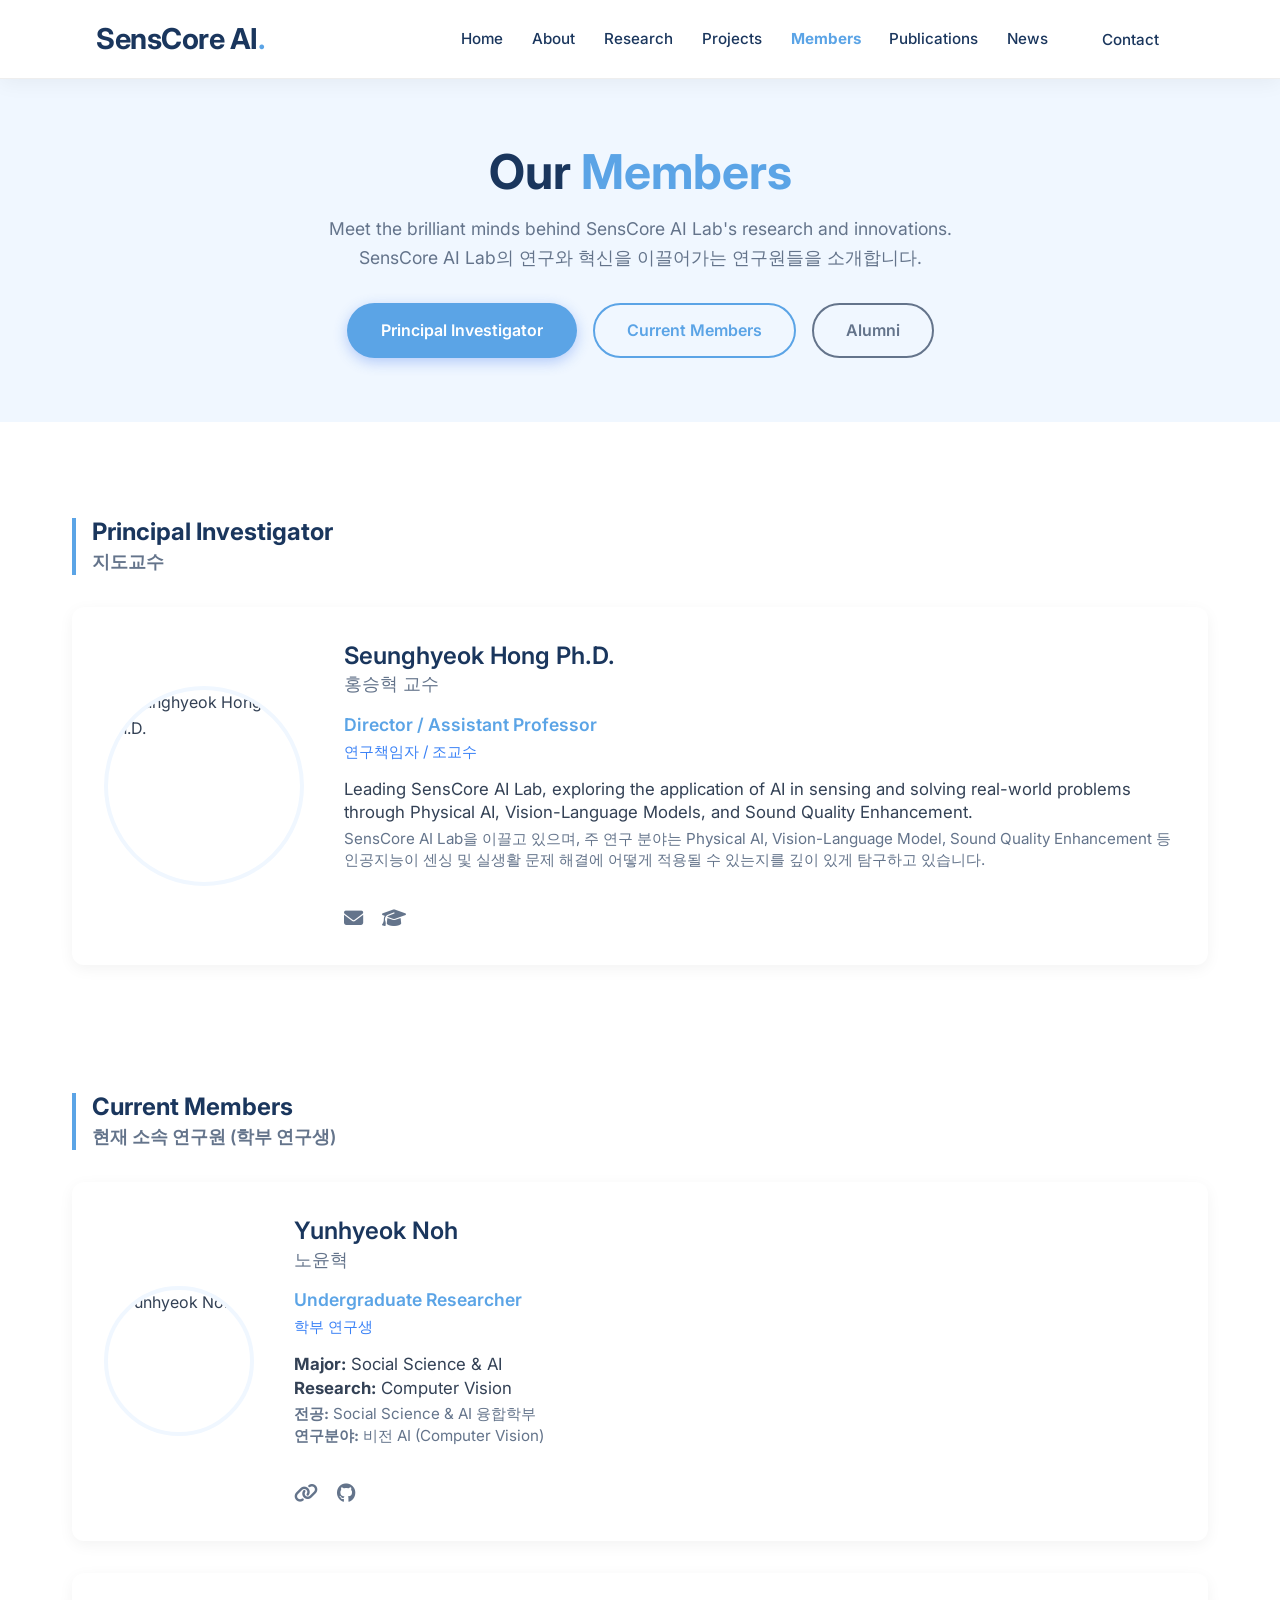
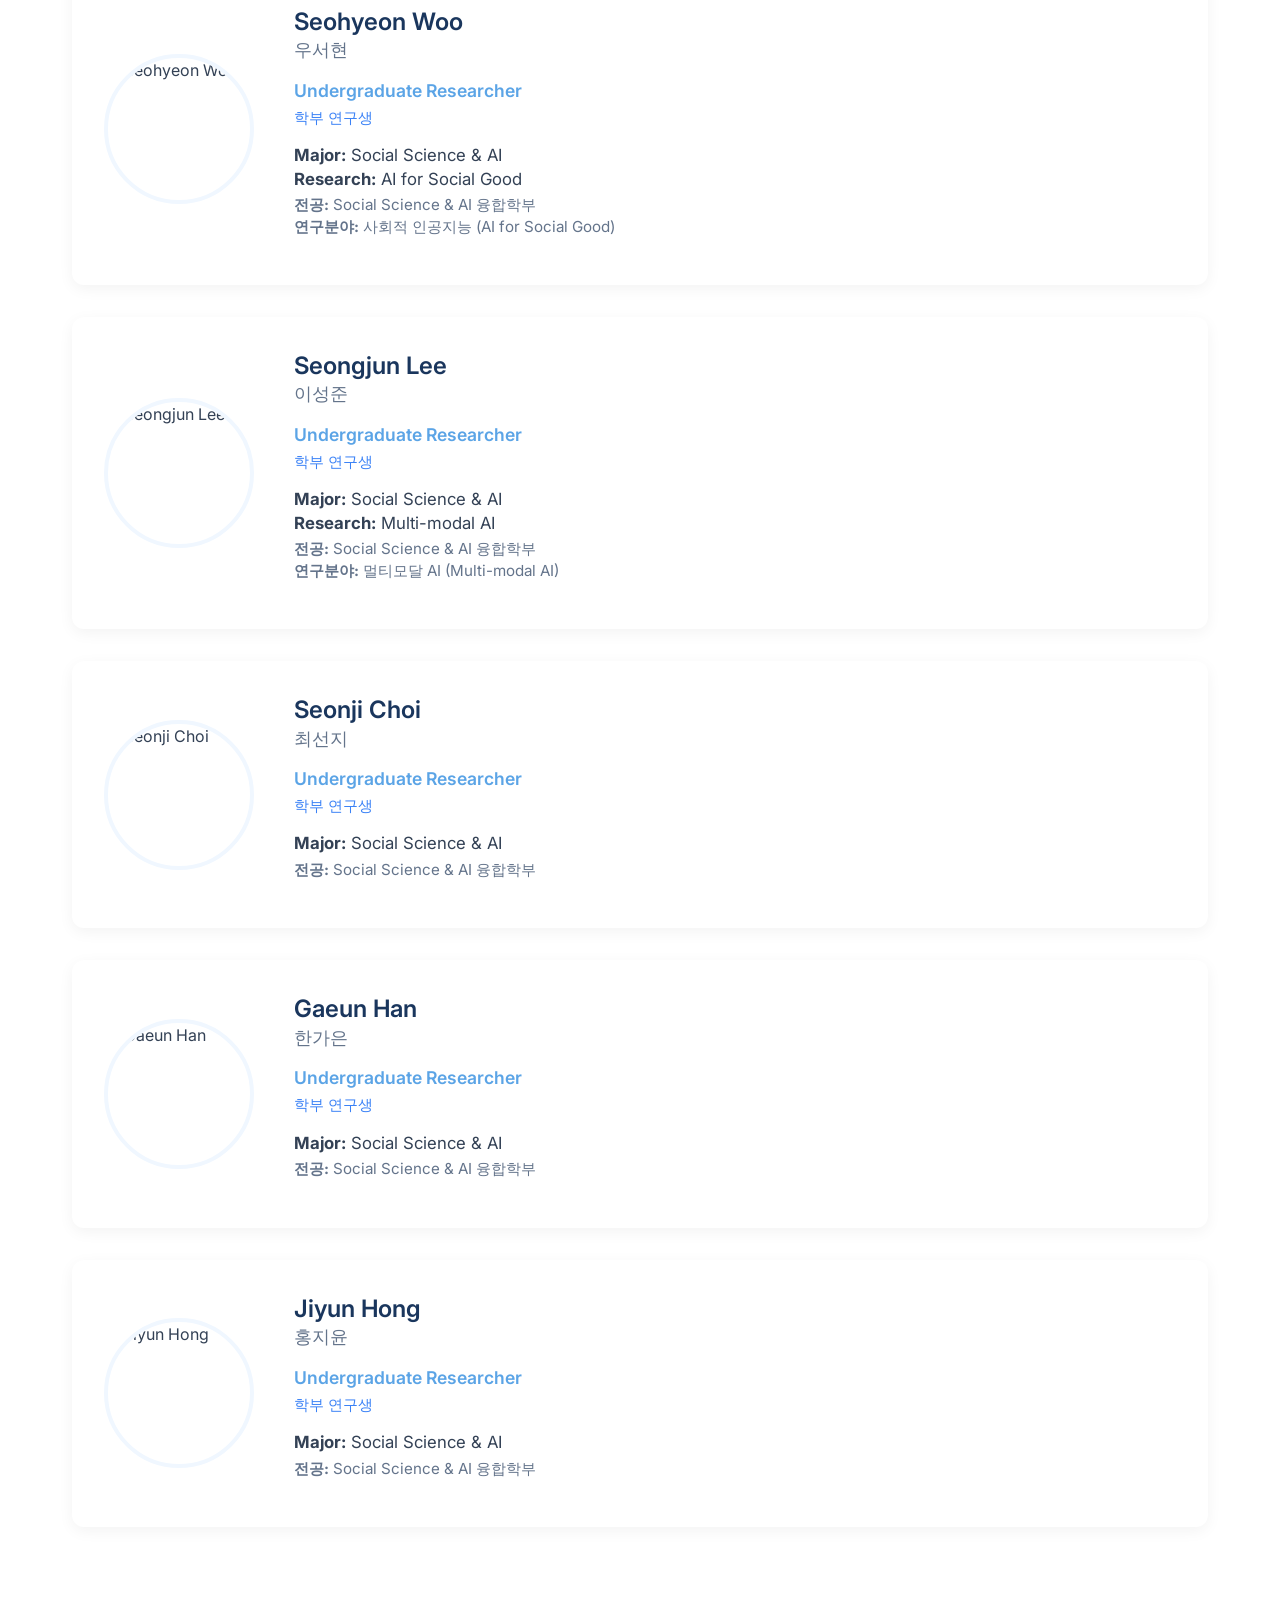
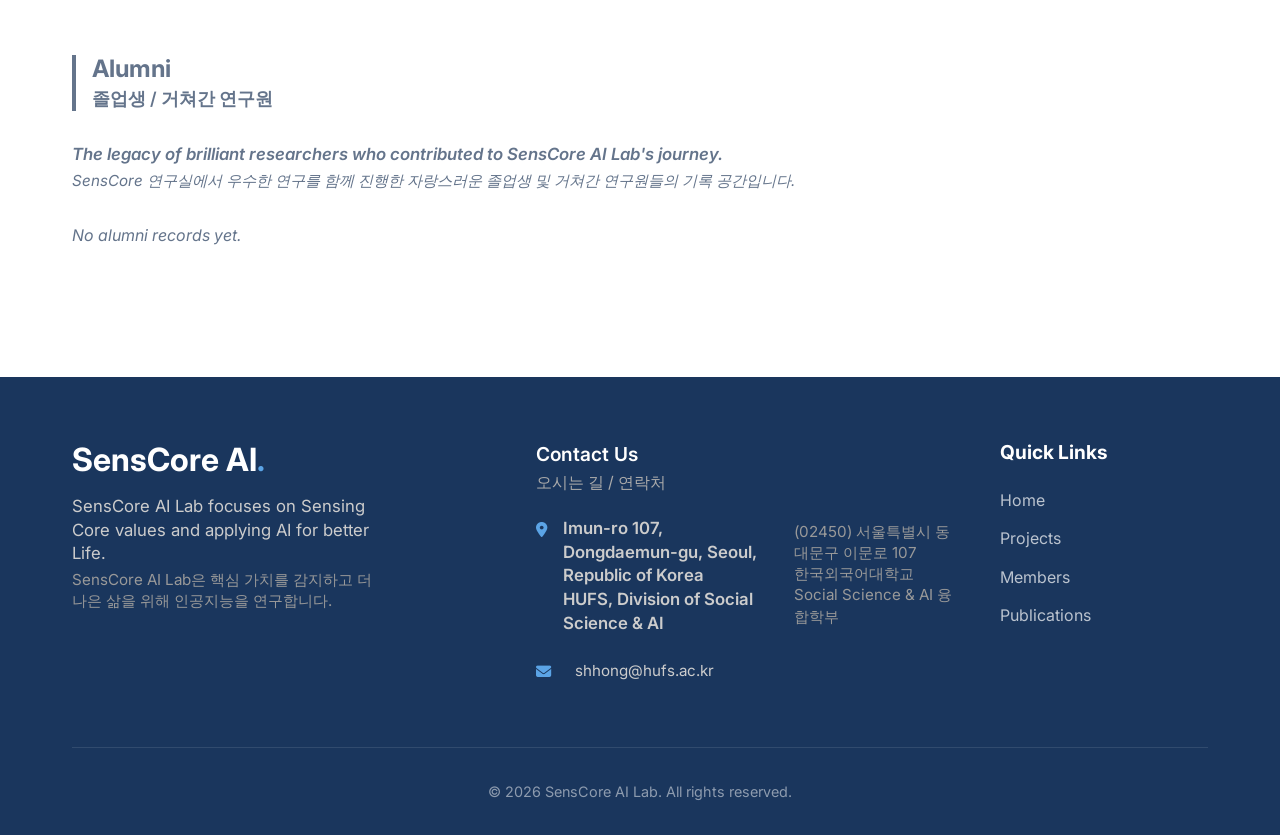
==== members.html @ 7eba8b7f "Migrate Members to CSV architecture" ====
<!DOCTYPE html>
<html lang="en">

<head>
    <meta charset="UTF-8">
    <meta name="viewport" content="width=device-width, initial-scale=1.0">
    <title>Members - SensCore AI Lab</title>
    <meta name="description" content="Meet the team at SensCore AI Lab.">
    <link rel="stylesheet" href="styles.css">
    <link href="https://fonts.googleapis.com/css2?family=Inter:wght@300;400;600;700&display=swap" rel="stylesheet">
    <link rel="stylesheet" href="https://cdnjs.cloudflare.com/ajax/libs/font-awesome/6.4.0/css/all.min.css">
    <style>
        .profile-card {
            background: #fff;
            border-radius: 12px;
            overflow: hidden;
            box-shadow: 0 4px 15px rgba(0, 0, 0, 0.05);
            transition: var(--transition);
            display: flex;
            flex-direction: row;
            align-items: center;
            padding: 2rem;
            text-align: left;
            margin-bottom: 2rem;
        }

        .profile-card:hover {
            transform: translateY(-5px);
            box-shadow: 0 10px 30px rgba(0, 0, 0, 0.08);
        }

        .profile-img {
            width: 150px;
            height: 150px;
            border-radius: 50%;
            object-fit: cover;
            margin-right: 2.5rem;
            border: 4px solid var(--bg-light);
            flex-shrink: 0;
        }

        .profile-info {
            flex-grow: 1;
            display: flex;
            flex-direction: column;
            justify-content: center;
        }

        /* Bilingual Text Styles */
        .bilingual-group {
            margin-bottom: 1rem;
        }

        .text-en {
            font-weight: 600;
            color: var(--secondary);
            font-size: 1.05rem;
            line-height: 1.4;
        }

        .text-ko {
            color: var(--text-muted);
            font-size: 0.95rem;
            margin-top: 0.2rem;
            line-height: 1.4;
        }

        /* Specific element overrides */
        .name-group .text-en {
            font-size: 1.5rem;
            color: var(--secondary);
            margin-bottom: 0;
        }

        .name-group .text-ko {
            font-size: 1.1rem;
            margin-top: 0;
        }

        .role-group .text-en {
            color: var(--primary);
            font-size: 1.1rem;
        }

        .role-group .text-ko {
            color: #3b82f6;
            font-size: 0.95rem;
            font-weight: 400;
        }

        .desc-group .text-en {
            font-weight: 400;
            color: var(--text-main);
        }

        .desc-group .text-ko {
            font-weight: 400;
            color: var(--text-muted);
        }

        .profile-socials {
            display: flex;
            gap: 1.2rem;
            margin-top: 1rem;
        }

        .profile-socials a {
            color: var(--text-muted);
            font-size: 1.2rem;
            transition: var(--transition);
        }

        .profile-socials a:hover {
            color: var(--primary);
        }

        @media (max-width: 768px) {
            .profile-card {
                flex-direction: column;
                text-align: center;
                align-items: center;
            }

            .profile-img {
                margin-right: 0;
                margin-bottom: 1.5rem;
            }

            .profile-socials {
                justify-content: center;
            }
        }
    </style>
</head>

<body>
    <!-- Navbar -->
    <nav class="navbar navbar-subpage" id="navbar">
        <div class="nav-container">
            <a href="index.html" class="logo">SensCore AI<span>.</span></a>
            <ul class="nav-links" id="nav-links">
                <li><a href="index.html">Home</a></li>
                <li><a href="index.html#about">About</a></li>
                <li><a href="index.html#research">Research</a></li>
                <li><a href="projects.html">Projects</a></li>
                <li><a href="members.html" class="active">Members</a></li>
                <li><a href="publications.html">Publications</a></li>
                <li><a href="news.html">News</a></li>
                <li><a href="#contact" class="btn-contact">Contact</a></li>
            </ul>
            <div class="hamburger" id="hamburger">
                <i class="fas fa-bars"></i>
            </div>
        </div>
    </nav>

    <!-- Page Header -->
    <section class="section bg-light" style="padding: 4rem 0;">
        <div class="container text-center">
            <div class="section-header" style="margin-bottom: 2rem;">
                <h1 style="font-size: 3rem; margin-bottom: 1rem;">Our <span class="highlight">Members</span></h1>
                <div class="bilingual-group" style="margin-bottom: 1.5rem;">
                    <div class="text-en" style="font-weight: 400; color: var(--text-muted); font-size: 1.1rem;">Meet the
                        brilliant minds behind SensCore AI Lab's research and innovations.</div>
                    <div class="text-ko" style="color: var(--text-muted);">SensCore AI Lab의 연구와 혁신을 이끌어가는 연구원들을 소개합니다.
                    </div>
                </div>
            </div>
            <div style="display: flex; justify-content: center; gap: 1rem;">
                <a href="#pi" class="btn btn-primary">Principal Investigator</a>
                <a href="#interns" class="btn btn-secondary"
                    style="border-color: var(--primary); color: var(--primary);">Current Members</a>
                <a href="#alumni" class="btn btn-secondary"
                    style="border-color: var(--text-muted); color: var(--text-muted);">Alumni</a>
            </div>
        </div>
    </section>

    <!-- Members Content -->
    <section class="section">
        <div class="container">

            <!-- PI Section -->
            <div id="pi" style="margin-bottom: 6rem;">
                <div class="bilingual-group"
                    style="margin-bottom: 2rem; border-left: 4px solid var(--primary); padding-left: 1rem;">
                    <h2 style="margin-bottom: 0;">Principal Investigator</h2>
                    <div class="text-ko" style="font-size: 1.1rem; font-weight: 600;">지도교수</div>
                </div>
                <div id="pi-container" style="display: flex; flex-direction: column; gap: 0;">
                    <div style="text-align: center; color: var(--text-muted); padding: 2rem;"><i
                            class="fas fa-spinner fa-spin"></i> 데이터 로딩 중...</div>
                </div>
            </div>

            <!-- Interns Section -->
            <div id="interns" style="margin-bottom: 6rem;">
                <div class="bilingual-group"
                    style="margin-bottom: 2rem; border-left: 4px solid var(--primary); padding-left: 1rem;">
                    <h2 style="margin-bottom: 0;">Current Members</h2>
                    <div class="text-ko" style="font-size: 1.1rem; font-weight: 600;">현재 소속 연구원 (학부 연구생)</div>
                </div>
                <div id="intern-container" style="display: flex; flex-direction: column; gap: 0;">
                </div>
            </div>

            <!-- Alumni Section -->
            <div id="alumni" style="margin-bottom: 2rem;">
                <div class="bilingual-group"
                    style="margin-bottom: 2rem; border-left: 4px solid var(--text-muted); padding-left: 1rem;">
                    <h2 style="margin-bottom: 0; color: var(--text-muted);">Alumni</h2>
                    <div class="text-ko" style="font-size: 1.1rem; font-weight: 600;">졸업생 / 거쳐간 연구원</div>
                </div>
                <div class="bilingual-group">
                    <div class="text-en" style="font-style: italic; color: var(--text-muted);">The legacy of brilliant
                        researchers who contributed to SensCore AI Lab's journey.</div>
                    <div class="text-ko" style="font-style: italic; color: var(--text-muted);">SensCore 연구실에서 우수한 연구를 함께
                        진행한 자랑스러운 졸업생 및 거쳐간 연구원들의 기록 공간입니다.</div>
                </div>
                <div id="alumni-container" style="display: flex; flex-direction: column; gap: 0; margin-top: 2rem;">
                </div>
            </div>

        </div>
    </section>

    <!-- Footer -->
    <footer id="contact" class="footer">
        <div class="container">
            <div class="footer-grid">
                <div class="footer-brand">
                    <h2>SensCore AI<span>.</span></h2>
                    <div class="bilingual-group">
                        <p class="text-en" style="color: #ccc; font-weight: 400;">SensCore AI Lab focuses on Sensing
                            Core values and applying AI for better Life.</p>
                        <p class="text-ko" style="color: #999;">SensCore AI Lab은 핵심 가치를 감지하고 더 나은 삶을 위해 인공지능을 연구합니다.</p>
                    </div>
                </div>
                <div class="footer-contact">
                    <div class="bilingual-group" style="margin-bottom: 1.5rem;">
                        <h3 class="text-en" style="margin-bottom: 0;">Contact Us</h3>
                        <h3 class="text-ko" style="font-size: 1rem; color: #aaa;">오시는 길 / 연락처</h3>
                    </div>
                    <p><i class="fas fa-map-marker-alt"></i>
                        <span class="text-en" style="display:block; margin-bottom: 0.5rem; color: #ccc;">Imun-ro 107,
                            Dongdaemun-gu, Seoul, Republic of Korea<br>HUFS, Division of Social Science & AI</span>
                        <span class="text-ko" style="display:block; color: #999;">(02450) 서울특별시 동대문구 이문로 107<br>
                            한국외국어대학교 Social Science & AI 융합학부</span>
                    </p>
                    <p style="margin-top: 1rem;"><i class="fas fa-envelope"></i>
                        <a href="mailto:shhong@hufs.ac.kr"
                            style="color: #ccc; text-decoration: none; margin-left: 0.5rem;">shhong@hufs.ac.kr</a>
                    </p>
                </div>
                <div class="footer-links">
                    <h3>Quick Links</h3>
                    <ul>
                        <li><a href="index.html">Home</a></li>
                        <li><a href="projects.html">Projects</a></li>
                        <li><a href="members.html">Members</a></li>
                        <li><a href="publications.html">Publications</a></li>
                    </ul>
                </div>
            </div>
            <div class="footer-bottom">
                <p>&copy; 2026 SensCore AI Lab. All rights reserved.</p>
            </div>
        </div>
    </footer>

    <!-- JavaScript to Fetch and Render CSV -->
    <script>
        function parseCSV(text) {
            const rows = [];
            let currentRow = [];
            let currentCell = '';
            let inQuotes = false;

            for (let i = 0; i < text.length; i++) {
                const char = text[i];
                const nextChar = text[i + 1];

                if (char === '"') {
                    if (inQuotes && nextChar === '"') {
                        currentCell += '"';
                        i++;
                    } else {
                        inQuotes = !inQuotes;
                    }
                } else if (char === ',' && !inQuotes) {
                    currentRow.push(currentCell.trim());
                    currentCell = '';
                } else if ((char === '\n' || char === '\r') && !inQuotes) {
                    if (char === '\r' && nextChar === '\n') i++; // skip \n
                    currentRow.push(currentCell.trim());
                    if (currentRow.length > 1 || currentRow[0] !== "") rows.push(currentRow);
                    currentRow = [];
                    currentCell = '';
                } else {
                    currentCell += char;
                }
            }
            if (currentCell || text[text.length - 1] === ',') {
                currentRow.push(currentCell.trim());
            }
            if (currentRow.length > 1 || currentRow[0] !== "") rows.push(currentRow);

            return rows;
        }

        document.addEventListener('DOMContentLoaded', () => {
            fetch('data/members.csv')
                .then(response => {
                    if (!response.ok) throw new Error("Network response was not ok");
                    return response.text();
                })
                .then(text => {
                    const rows = parseCSV(text);
                    if (rows.length < 2) return;

                    const headers = rows[0].map(h => h.toLowerCase().trim());
                    const idx = {
                        type: headers.indexOf('type'),
                        nameEn: headers.indexOf('name_en'),
                        nameKo: headers.indexOf('name_ko'),
                        roleEn: headers.indexOf('role_en'),
                        roleKo: headers.indexOf('role_ko'),
                        descEn: headers.indexOf('desc_en'),
                        descKo: headers.indexOf('desc_ko'),
                        photo: headers.indexOf('photo_url'),
                        email: headers.indexOf('email'),
                        portfolio: headers.indexOf('portfolio'),
                        github: headers.indexOf('github'),
                        scholar: headers.indexOf('scholar')
                    };

                    const piContainer = document.getElementById('pi-container');
                    const internContainer = document.getElementById('intern-container');
                    const alumniContainer = document.getElementById('alumni-container');

                    piContainer.innerHTML = '';
                    internContainer.innerHTML = '';
                    alumniContainer.innerHTML = '';

                    let hasAlumni = false;

                    for (let i = 1; i < rows.length; i++) {
                        const row = rows[i];
                        if (row.length < 5) continue;

                        const type = (row[idx.type] || '').toLowerCase();

                        let socialsHtml = '';
                        if (idx.email >= 0 && row[idx.email]) socialsHtml += `<a href="${row[idx.email].includes('@') && !row[idx.email].startsWith('mailto:') ? 'mailto:' + row[idx.email] : row[idx.email]}" title="Email"><i class="fas fa-envelope"></i></a>`;
                        if (idx.portfolio >= 0 && row[idx.portfolio]) socialsHtml += `<a href="${row[idx.portfolio]}" target="_blank" title="Portfolio"><i class="fas fa-link"></i></a>`;
                        if (idx.github >= 0 && row[idx.github]) socialsHtml += `<a href="${row[idx.github]}" target="_blank" title="GitHub"><i class="fab fa-github"></i></a>`;
                        if (idx.scholar >= 0 && row[idx.scholar]) socialsHtml += `<a href="${row[idx.scholar]}" target="_blank" title="Google Scholar"><i class="fas fa-graduation-cap"></i></a>`;

                        let photoUrl = (idx.photo >= 0 && row[idx.photo]) ? row[idx.photo] : 'https://via.placeholder.com/150?text=Photo';

                        const memberHtml = `
                            <div class="profile-card fade-in visible">
                                <img src="${photoUrl}" alt="${row[idx.nameEn] || ''}" class="profile-img" style="${type === 'pi' ? 'width: 200px; height: 200px;' : 'width: 150px; height: 150px;'}">
                                <div class="profile-info">
                                    <div class="bilingual-group name-group">
                                        <div class="text-en">${row[idx.nameEn] || ''}</div>
                                        <div class="text-ko">${row[idx.nameKo] || ''}</div>
                                    </div>
                                    <div class="bilingual-group role-group">
                                        <div class="text-en">${row[idx.roleEn] || ''}</div>
                                        <div class="text-ko">${row[idx.roleKo] || ''}</div>
                                    </div>
                                    <div class="bilingual-group desc-group">
                                        <div class="text-en">${row[idx.descEn] || ''}</div>
                                        <div class="text-ko">${row[idx.descKo] || ''}</div>
                                    </div>
                                    ${socialsHtml ? '<div class="profile-socials">' + socialsHtml + '</div>' : ''}
                                </div>
                            </div>
                        `;

                        if (type === 'pi') {
                            piContainer.insertAdjacentHTML('beforeend', memberHtml);
                        } else if (type === 'intern' || type === 'current') {
                            internContainer.insertAdjacentHTML('beforeend', memberHtml);
                        } else if (type === 'alumni') {
                            alumniContainer.insertAdjacentHTML('beforeend', memberHtml);
                            hasAlumni = true;
                        }
                    }

                    if (!hasAlumni) {
                        alumniContainer.innerHTML = '<div style="color: var(--text-muted); font-style: italic;">No alumni records yet.</div>';
                    }
                })
                .catch(error => {
                    console.error(error);
                    document.getElementById('pi-container').innerHTML = '<div style="color:red; text-align:center;">Failed to load members data.</div>';
                });
        });
    </script>
</body>

</html>
---- styles.css ----
/* ===== Base Variables & Setup ===== */
:root {
    --primary: #5ba4e6;
    /* Sky Blue Pastel Primary */
    --primary-dark: #468acb;
    --secondary: #1a365d;
    /* Soft Navy */
    --accent: #93c5fd;
    /* Light Pastel Blue */
    --text-main: #334155;
    --text-muted: #64748b;
    --bg-light: #f0f7ff;
    /* Very faint Sky Blue */
    --bg-white: #ffffff;
    --transition: all 0.3s cubic-bezier(0.4, 0, 0.2, 1);
}

* {
    margin: 0;
    padding: 0;
    box-sizing: border-box;
}

html {
    scroll-behavior: smooth;
    font-family: 'Inter', sans-serif;
}

body {
    color: var(--text-main);
    line-height: 1.6;
    background-color: var(--bg-white);
    overflow-x: hidden;
}

a {
    text-decoration: none;
    color: inherit;
    transition: var(--transition);
}

ul {
    list-style: none;
}

.text-center {
    text-align: center;
}

.mt-3 {
    margin-top: 1.5rem;
}

.container {
    max-width: 1200px;
    margin: 0 auto;
    padding: 0 2rem;
}

.highlight {
    color: var(--primary);
}

.highlight-link {
    color: var(--primary);
    font-weight: 600;
}

.highlight-link:hover {
    text-decoration: underline;
}

.bg-light {
    background-color: var(--bg-light);
}

.bg-primary {
    background-color: var(--primary);
    color: #fff;
}

/* ===== Typography ===== */
h1,
h2,
h3,
h4 {
    color: var(--secondary);
    font-weight: 700;
    line-height: 1.2;
}

.section {
    padding: 6rem 0;
}

.section-header {
    text-align: center;
    margin-bottom: 4rem;
}

.section-header h2 {
    font-size: 2.5rem;
    margin-bottom: 1rem;
}

.divider {
    height: 4px;
    width: 60px;
    background: var(--primary);
    margin: 0 auto;
    border-radius: 2px;
}

/* ===== Buttons ===== */
.btn {
    display: inline-block;
    padding: 0.8rem 2rem;
    border-radius: 50px;
    font-weight: 600;
    cursor: pointer;
    transition: var(--transition);
    border: 2px solid transparent;
}

.btn-primary {
    background: var(--primary);
    color: #fff;
    box-shadow: 0 4px 14px rgba(37, 99, 235, 0.3);
}

.btn-primary:hover {
    background: var(--primary-dark);
    transform: translateY(-2px);
    box-shadow: 0 6px 20px rgba(37, 99, 235, 0.4);
}

.btn-secondary {
    background: transparent;
    color: #fff;
    border-color: rgba(255, 255, 255, 0.8);
}

.btn-secondary:hover {
    background: rgba(255, 255, 255, 0.1);
    border-color: #fff;
    transform: translateY(-2px);
}

/* ===== Navbar ===== */
.navbar {
    position: fixed;
    top: 0;
    width: 100%;
    z-index: 1000;
    transition: var(--transition);
    padding: 1.5rem 0;
    background: transparent;
}

.navbar.scrolled {
    background: rgba(255, 255, 255, 0.95);
    backdrop-filter: blur(10px);
    padding: 1rem 0;
    box-shadow: 0 4px 20px rgba(0, 0, 0, 0.05);
}

.navbar-subpage {
    position: sticky;
    top: 0;
    background: rgba(255, 255, 255, 0.95) !important;
    padding: 1rem 5% !important;
    box-shadow: 0 4px 20px rgba(0, 0, 0, 0.05) !important;
    border-bottom: 1px solid #eee;
    z-index: 1000;
}

.navbar-subpage .logo {
    color: var(--secondary) !important;
}

.navbar-subpage .nav-links a {
    color: var(--secondary) !important;
}

.navbar-subpage .nav-links a.active {
    color: var(--primary) !important;
    font-weight: 700;
}

.navbar-subpage .hamburger {
    color: var(--secondary) !important;
}

.navbar.scrolled .logo,
.navbar.scrolled .nav-links a {
    color: var(--secondary);
}

.navbar.scrolled .btn-contact {
    background: var(--primary);
    color: #fff;
}

.nav-container {
    max-width: 1200px;
    margin: 0 auto;
    padding: 0 2rem;
    display: flex;
    justify-content: space-between;
    align-items: center;
}

.logo {
    font-size: 1.8rem;
    font-weight: 700;
    color: #fff;
    letter-spacing: -0.5px;
}

.logo span {
    color: var(--primary);
}

.nav-links {
    display: flex;
    align-items: center;
    gap: 1.8rem;
}

.nav-links a {
    color: #fff;
    font-weight: 500;
    font-size: 0.95rem;
}

.nav-links a:hover {
    color: var(--primary);
}

.btn-contact {
    background: rgba(255, 255, 255, 0.1);
    padding: 0.6rem 1.5rem;
    border-radius: 50px;
    border: 1px solid rgba(255, 255, 255, 0.3);
}

.btn-contact:hover {
    background: var(--primary) !important;
    border-color: var(--primary);
    color: #fff !important;
}

.hamburger {
    display: none;
    color: #fff;
    font-size: 1.5rem;
    cursor: pointer;
}

.navbar.scrolled .hamburger {
    color: var(--secondary);
}

/* ===== Hero Section ===== */
.hero {
    min-height: 550px;
    height: auto;
    padding: 8rem 1rem 4rem;
    display: flex;
    align-items: center;
    justify-content: center;
    position: relative;
    background: linear-gradient(135deg, rgba(160, 200, 240, 0.85) 0%, rgba(220, 240, 255, 0.9) 100%),
        url('https://images.unsplash.com/photo-1518770660439-4636190af475?ixlib=rb-4.0.3&auto=format&fit=crop&w=2070&q=80') center/cover;
    color: var(--secondary);
    text-align: center;
}

.hero-content {
    max-width: 800px;
    z-index: 2;
    padding-top: 4rem;
}

.hero-title {
    font-size: 3.5rem;
    margin-bottom: 1.5rem;
    color: #fff;
    animation: slideUp 1s ease-out;
}

.hero-subtitle {
    font-size: 1.5rem;
    font-weight: 300;
    margin-bottom: 1rem;
    opacity: 0.9;
    animation: slideUp 1s ease-out 0.2s backwards;
}

.hero-text {
    font-size: 1.1rem;
    margin-bottom: 2.5rem;
    color: rgba(255, 255, 255, 0.8);
    animation: slideUp 1s ease-out 0.4s backwards;
}

.hero-buttons {
    display: flex;
    gap: 1rem;
    justify-content: center;
    animation: slideUp 1s ease-out 0.6s backwards;
}

.scroll-down {
    position: absolute;
    bottom: 2rem;
    left: 50%;
    transform: translateX(-50%);
    animation: bounce 2s infinite;
}

.scroll-down a {
    color: rgba(255, 255, 255, 0.7);
    font-size: 2rem;
}

/* ===== About Section ===== */
.about-grid {
    display: grid;
    grid-template-columns: 1fr 1fr;
    gap: 4rem;
    align-items: center;
}

.about-text p {
    font-size: 1.1rem;
    color: var(--text-muted);
    margin-bottom: 1.5rem;
}

.about-features {
    display: grid;
    grid-template-columns: 1fr 1fr;
    gap: 2rem;
}

.feature-card {
    background: #fff;
    padding: 2rem;
    border-radius: 16px;
    box-shadow: 0 10px 30px rgba(0, 0, 0, 0.05);
    text-align: center;
    transition: var(--transition);
}

.feature-card:hover {
    transform: translateY(-10px);
    box-shadow: 0 15px 40px rgba(0, 0, 0, 0.08);
}

.feature-card i {
    color: var(--primary);
    margin-bottom: 1rem;
}

.feature-card h3 {
    font-size: 1.2rem;
    margin-bottom: 0.5rem;
}

.feature-card p {
    font-size: 0.9rem;
    color: var(--text-muted);
}

/* ===== Research Section ===== */
.research-grid {
    display: grid;
    grid-template-columns: repeat(auto-fit, minmax(300px, 1fr));
    gap: 2rem;
}

.research-card {
    background: #fff;
    border: 1px solid rgba(0, 0, 0, 0.05);
    padding: 2.5rem;
    border-radius: 16px;
    transition: var(--transition);
    position: relative;
    overflow: hidden;
}

.research-card::before {
    content: '';
    position: absolute;
    top: 0;
    left: 0;
    width: 100%;
    height: 4px;
    background: var(--primary);
    transform: scaleX(0);
    transform-origin: left;
    transition: var(--transition);
}

.research-card:hover {
    box-shadow: 0 20px 40px rgba(0, 0, 0, 0.06);
    transform: translateY(-5px);
}

.research-card:hover::before {
    transform: scaleX(1);
}

.card-icon {
    width: 60px;
    height: 60px;
    background: var(--bg-light);
    border-radius: 12px;
    display: flex;
    align-items: center;
    justify-content: center;
    font-size: 1.5rem;
    color: var(--primary);
    margin-bottom: 1.5rem;
}

.research-card h3 {
    margin-bottom: 1rem;
    font-size: 1.3rem;
}

.research-card p {
    color: var(--text-muted);
}

/* ===== Members Section ===== */
.subsection-title {
    margin-bottom: 1.5rem;
    font-size: 1.5rem;
    color: var(--secondary);
    border-left: 4px solid var(--primary);
    padding-left: 1rem;
}

.pi-section {
    margin-bottom: 4rem;
}

.pi-card {
    max-width: 400px;
    background: #fff;
    border-radius: 12px;
    padding: 2rem;
    box-shadow: 0 4px 15px rgba(0, 0, 0, 0.03);
    border-left: 4px solid var(--primary);
}

.members-grid {
    display: grid;
    grid-template-columns: repeat(auto-fill, minmax(220px, 1fr));
    gap: 1.5rem;
}

.member-card {
    background: #fff;
    padding: 1.5rem;
    border-radius: 12px;
    box-shadow: 0 4px 15px rgba(0, 0, 0, 0.03);
    transition: var(--transition);
}

.member-card:hover {
    transform: translateY(-5px);
    box-shadow: 0 8px 25px rgba(0, 0, 0, 0.06);
}

.member-card h4 {
    font-size: 1.2rem;
    margin-bottom: 0.5rem;
}

.member-role {
    color: var(--primary);
    font-weight: 600;
    font-size: 0.9rem;
}

.member-major {
    color: var(--text-main);
    font-size: 0.9rem;
    opacity: 0.9;
}

.member-research {
    color: var(--text-muted);
    font-size: 0.85rem;
    margin-top: 0.3rem;
    padding-top: 0.5rem;
    border-top: 1px dashed rgba(0, 0, 0, 0.1);
}

/* ===== Publications Section ===== */
.pub-list {
    display: flex;
    flex-direction: column;
    gap: 1.5rem;
    max-width: 900px;
    margin: 0 auto;
}

.pub-item {
    display: flex;
    gap: 2rem;
    align-items: center;
    background: #fff;
    padding: 1.5rem 2rem;
    border-radius: 12px;
    box-shadow: 0 4px 15px rgba(0, 0, 0, 0.03);
    transition: var(--transition);
    border-left: 4px solid transparent;
}

.pub-item:hover {
    border-left-color: var(--primary);
    transform: translateX(10px);
    background: var(--bg-light);
}

.pub-year {
    font-size: 1.2rem;
    font-weight: 700;
    color: var(--primary);
    min-width: 60px;
}

.pub-info h4 {
    font-size: 1.1rem;
    margin-bottom: 0.3rem;
    color: var(--secondary);
}

.pub-journal {
    color: var(--text-muted);
    font-weight: 600;
    font-size: 0.95rem;
    font-style: italic;
}

/* ===== Recruit Banner ===== */
.recruit-banner {
    padding: 4rem 0;
}

.recruit-banner h2 {
    color: #fff;
    margin-bottom: 1rem;
    font-size: 2rem;
}

.recruit-banner p {
    font-size: 1.1rem;
    opacity: 0.9;
    margin-bottom: 2rem;
}

.recruit-benefits {
    display: flex;
    justify-content: center;
    gap: 2rem;
    margin-bottom: 1rem;
}

.recruit-benefits span {
    background: rgba(255, 255, 255, 0.1);
    padding: 0.5rem 1.5rem;
    border-radius: 50px;
    font-weight: 600;
    font-size: 1rem;
}

/* ===== News Section ===== */
.news-list {
    max-width: 800px;
    margin: 0 auto;
    display: flex;
    flex-direction: column;
    gap: 1.5rem;
}

.news-item {
    background: #fff;
    padding: 1.5rem 2rem;
    border-radius: 12px;
    display: flex;
    align-items: center;
    gap: 2rem;
    box-shadow: 0 4px 15px rgba(0, 0, 0, 0.03);
    transition: var(--transition);
    border-left: 4px solid transparent;
}

.news-item:hover {
    transform: translateX(10px);
    box-shadow: 0 8px 25px rgba(0, 0, 0, 0.05);
    border-left-color: var(--primary);
}

.news-badge {
    padding: 0.4rem 1rem;
    border-radius: 50px;
    font-size: 0.8rem;
    font-weight: 600;
    color: #fff;
    background: var(--text-muted);
    min-width: 80px;
    text-align: center;
}

.news-content h4 {
    margin-bottom: 0.3rem;
    font-size: 1.1rem;
}

.news-content p {
    margin: 0;
    font-size: 0.95rem;
    color: var(--text-muted);
}

.bg-success {
    background: #10b981;
}

.bg-info {
    background: #0ea5e9;
}

.bg-warning {
    background: #f59e0b;
}

/* ===== Footer ===== */
.footer {
    background: var(--secondary);
    color: #fff;
    padding: 4rem 0 2rem;
}

/* ===== Global Bilingual Utilities ===== */
.bilingual-group {
    margin-bottom: 1rem;
}

.text-en {
    font-weight: 600;
    line-height: 1.4;
}

.text-ko {
    font-size: 0.95em;
    margin-top: 0.2rem;
    line-height: 1.4;
    font-weight: 400;
}

.section-header .text-en {
    margin-bottom: 0;
}

.section-header .text-ko {
    color: var(--text-muted);
    font-size: 1.1rem;
    margin-top: 0.3rem;
    margin-bottom: 1.5rem;
}

.footer-grid {
    display: grid;
    grid-template-columns: 2fr 2fr 1fr;
    gap: 3rem;
    margin-bottom: 3rem;
}

.footer-brand h2 {
    color: #fff;
    font-size: 2rem;
    margin-bottom: 1rem;
}

.footer-brand span {
    color: var(--primary);
}

.footer-brand p {
    color: rgba(255, 255, 255, 0.6);
    max-width: 300px;
}

.footer-contact h3,
.footer-links h3 {
    color: #fff;
    font-size: 1.2rem;
    margin-bottom: 1.5rem;
}

.footer-contact p {
    color: rgba(255, 255, 255, 0.7);
    margin-bottom: 1rem;
    display: flex;
    gap: 1rem;
    font-size: 0.95rem;
}

.footer-contact i {
    color: var(--primary);
    margin-top: 0.3rem;
}

.footer-links ul li {
    margin-bottom: 0.8rem;
}

.footer-links a {
    color: rgba(255, 255, 255, 0.7);
}

.footer-links a:hover {
    color: var(--primary);
    padding-left: 5px;
}

.footer-bottom {
    text-align: center;
    padding-top: 2rem;
    border-top: 1px solid rgba(255, 255, 255, 0.1);
    color: rgba(255, 255, 255, 0.5);
    font-size: 0.9rem;
}

/* ===== Animations & Utilities ===== */
@keyframes slideUp {
    from {
        opacity: 0;
        transform: translateY(30px);
    }

    to {
        opacity: 1;
        transform: translateY(0);
    }
}

@keyframes bounce {

    0%,
    20%,
    50%,
    80%,
    100% {
        transform: translateY(0) translateX(-50%);
    }

    40% {
        transform: translateY(-20px) translateX(-50%);
    }

    60% {
        transform: translateY(-10px) translateX(-50%);
    }
}

.fade-in {
    opacity: 0;
    transform: translateY(30px);
    transition: opacity 0.8s ease-out, transform 0.8s ease-out;
}

.fade-in.visible {
    opacity: 1;
    transform: translateY(0);
}

/* ===== Responsive ===== */
@media (max-width: 992px) {
    .about-grid {
        grid-template-columns: 1fr;
    }

    .footer-grid {
        grid-template-columns: 1fr;
        gap: 2rem;
    }

    .hero-title {
        font-size: 2.8rem;
    }

    .recruit-benefits {
        flex-direction: column;
        gap: 1rem;
    }
}

@media (max-width: 768px) {
    .nav-links {
        position: fixed;
        background: var(--bg-white);
        top: 0;
        right: -100%;
        width: 250px;
        height: 100vh;
        flex-direction: column;
        justify-content: center;
        box-shadow: -5px 0 20px rgba(0, 0, 0, 0.1);
        transition: right 0.4s ease;
    }

    .nav-links.active {
        right: 0;
    }

    .nav-links a {
        color: var(--secondary);
        font-size: 1.2rem;
    }

    .nav-links .btn-contact {
        background: var(--primary);
        color: #fff;
        border-color: var(--primary);
    }

    .hamburger {
        display: block;
        z-index: 1001;
    }

    .hamburger.active {
        color: var(--secondary);
    }

    .hero-title {
        font-size: 2.2rem;
    }

    .news-item {
        flex-direction: column;
        align-items: flex-start;
        gap: 1rem;
    }

    .news-badge {
        align-self: flex-start;
    }

    .pub-item {
        flex-direction: column;
        align-items: flex-start;
        gap: 1rem;
    }
}
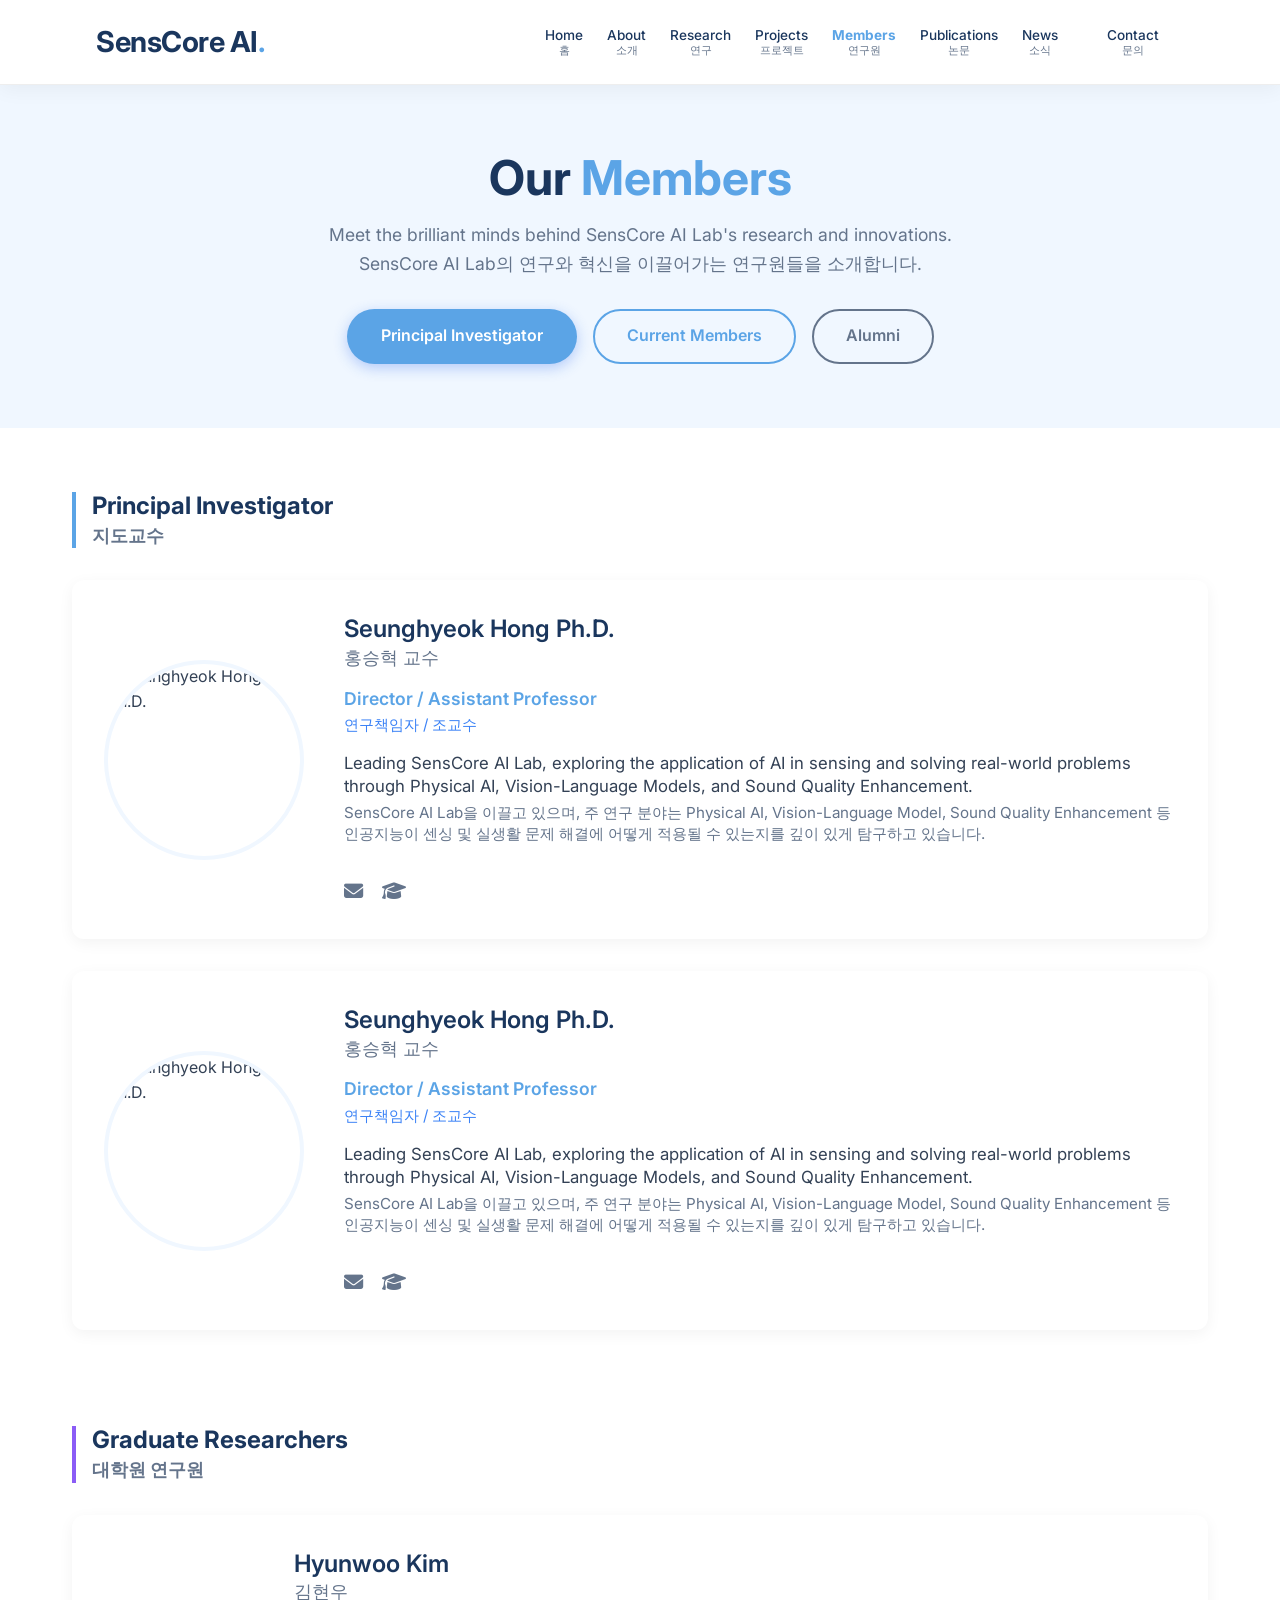
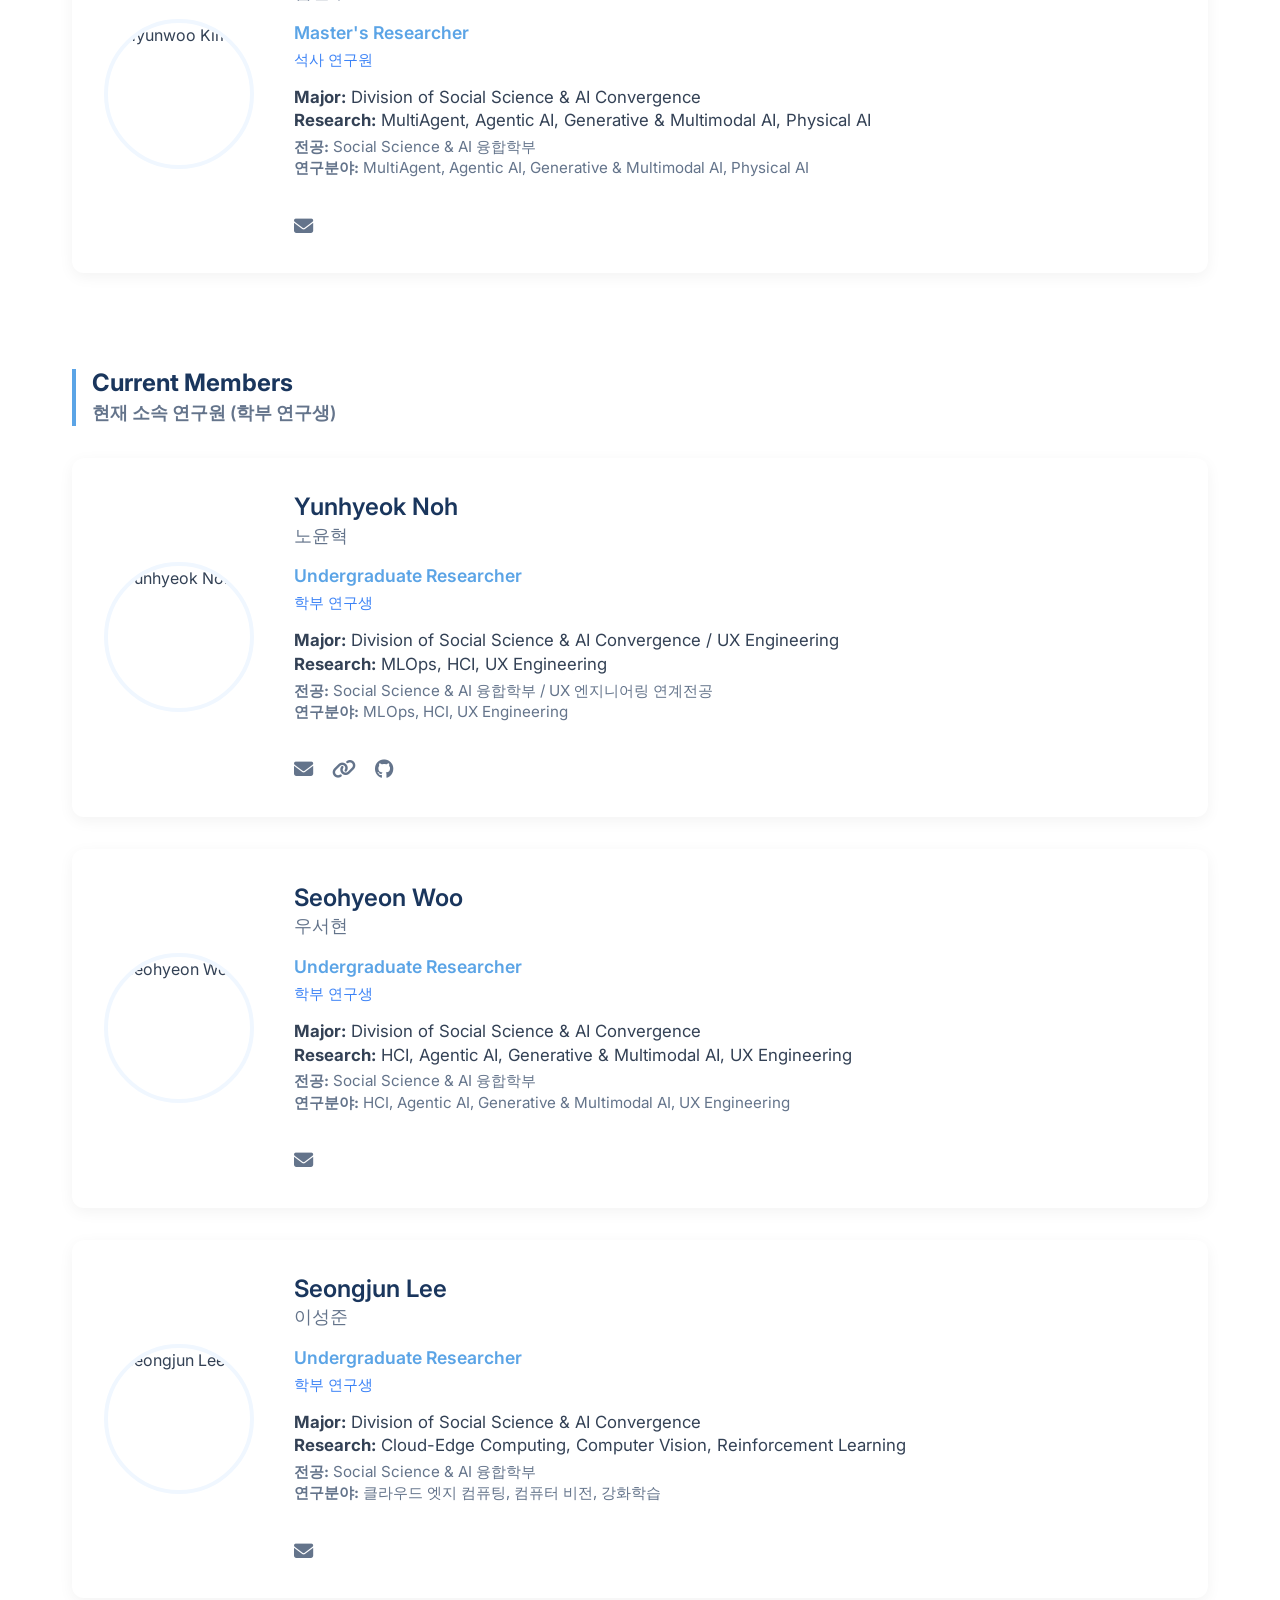
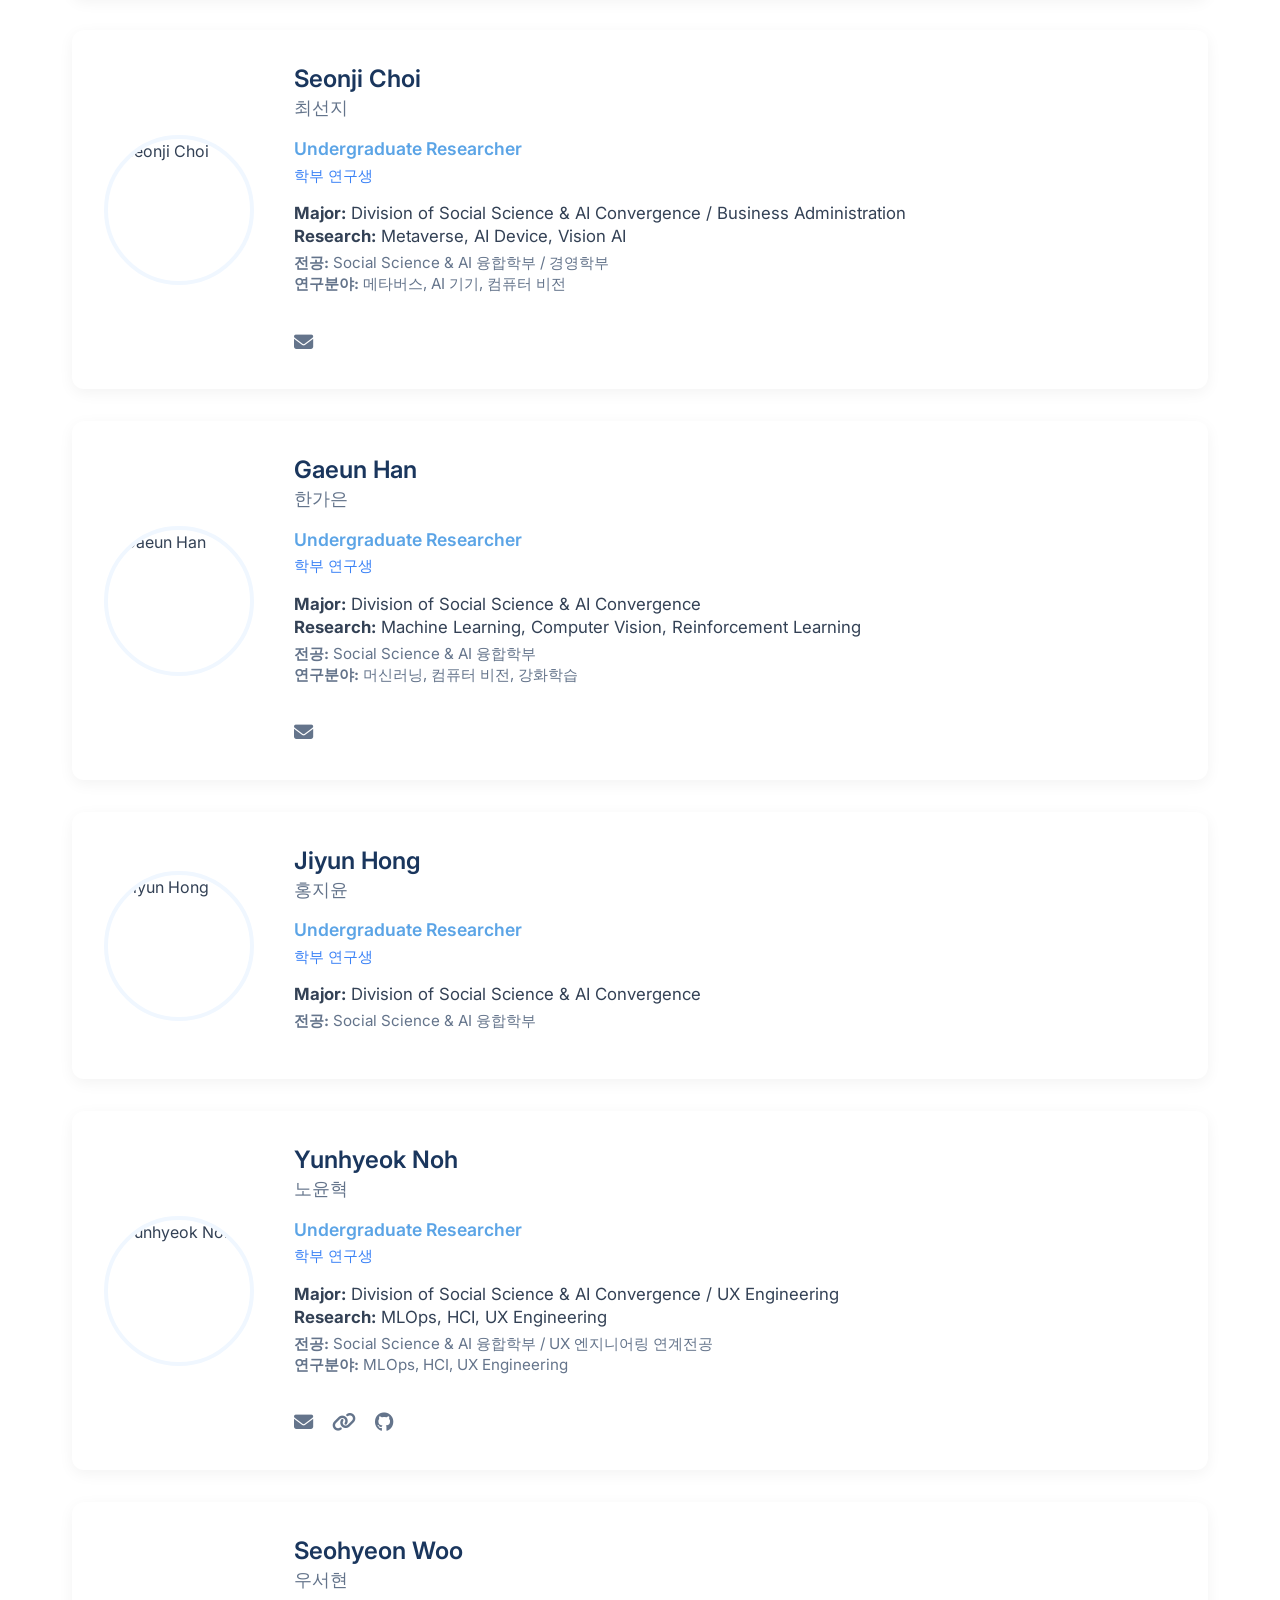
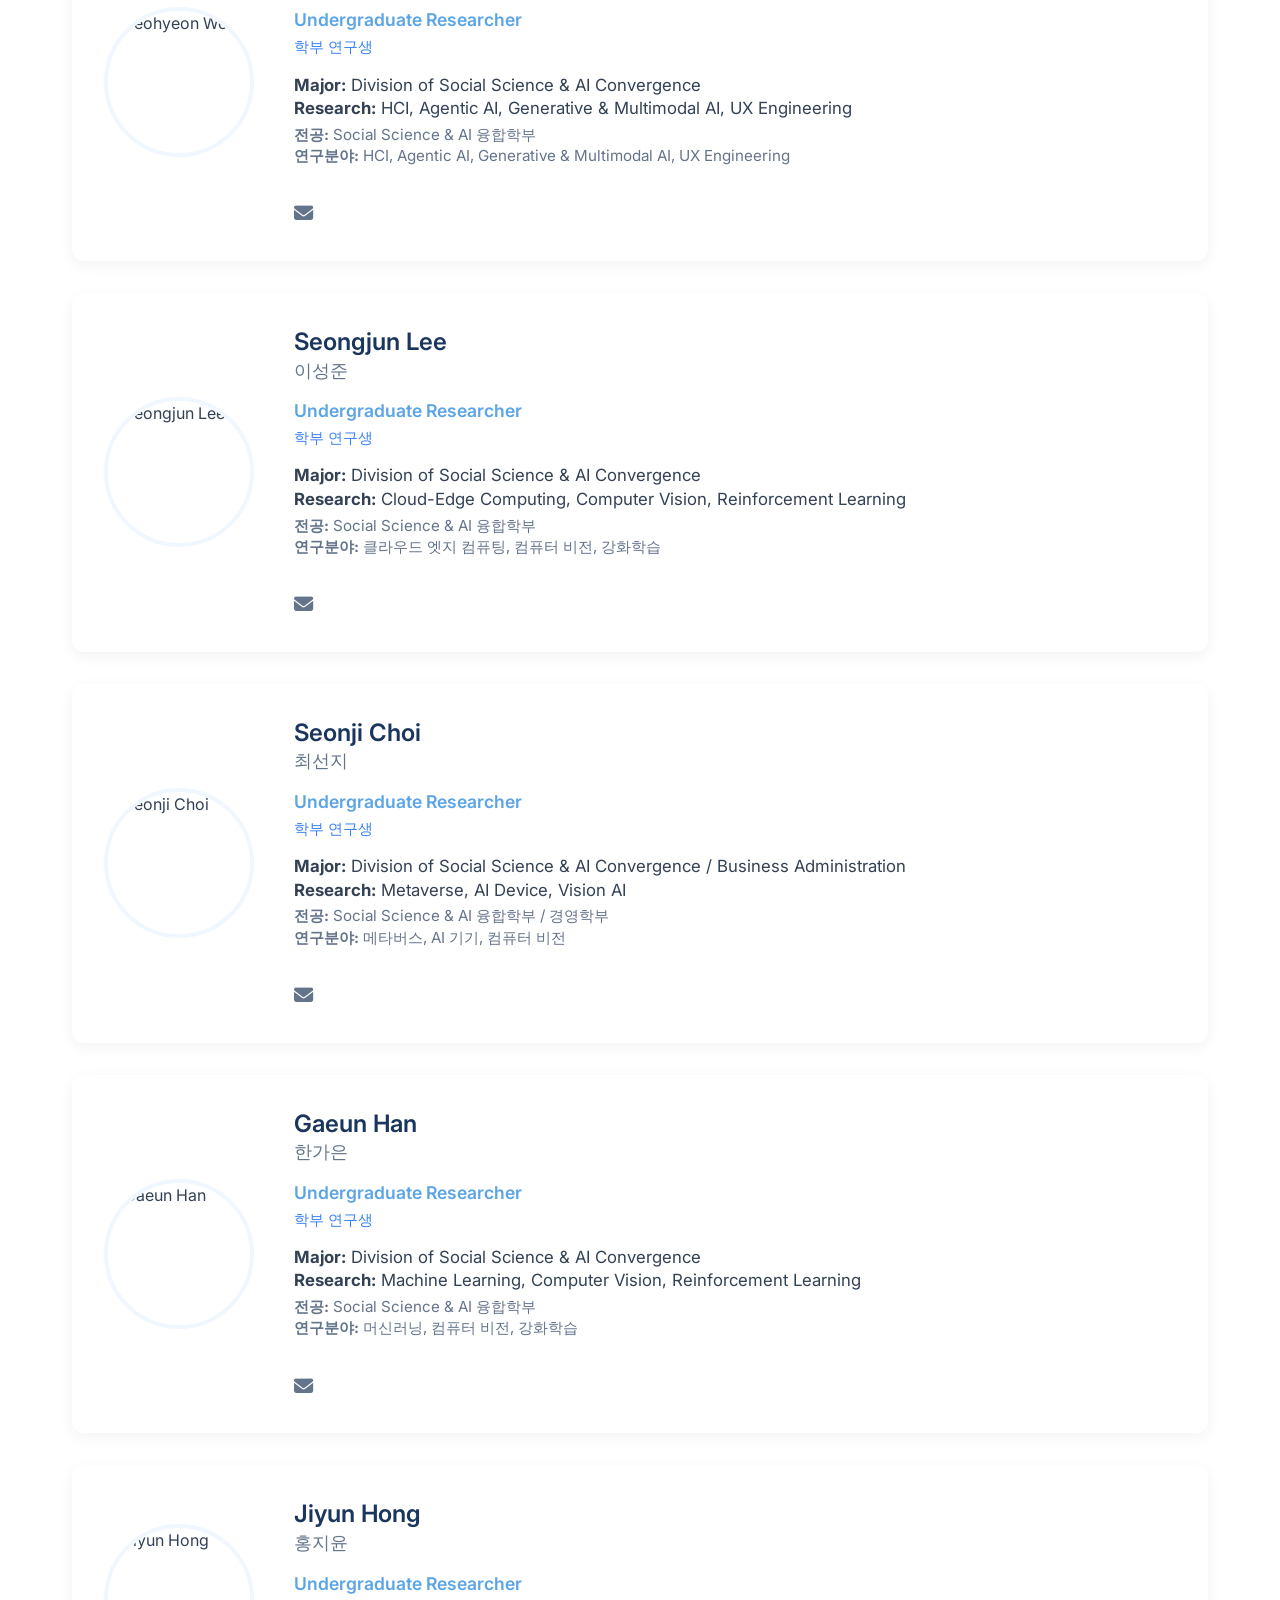
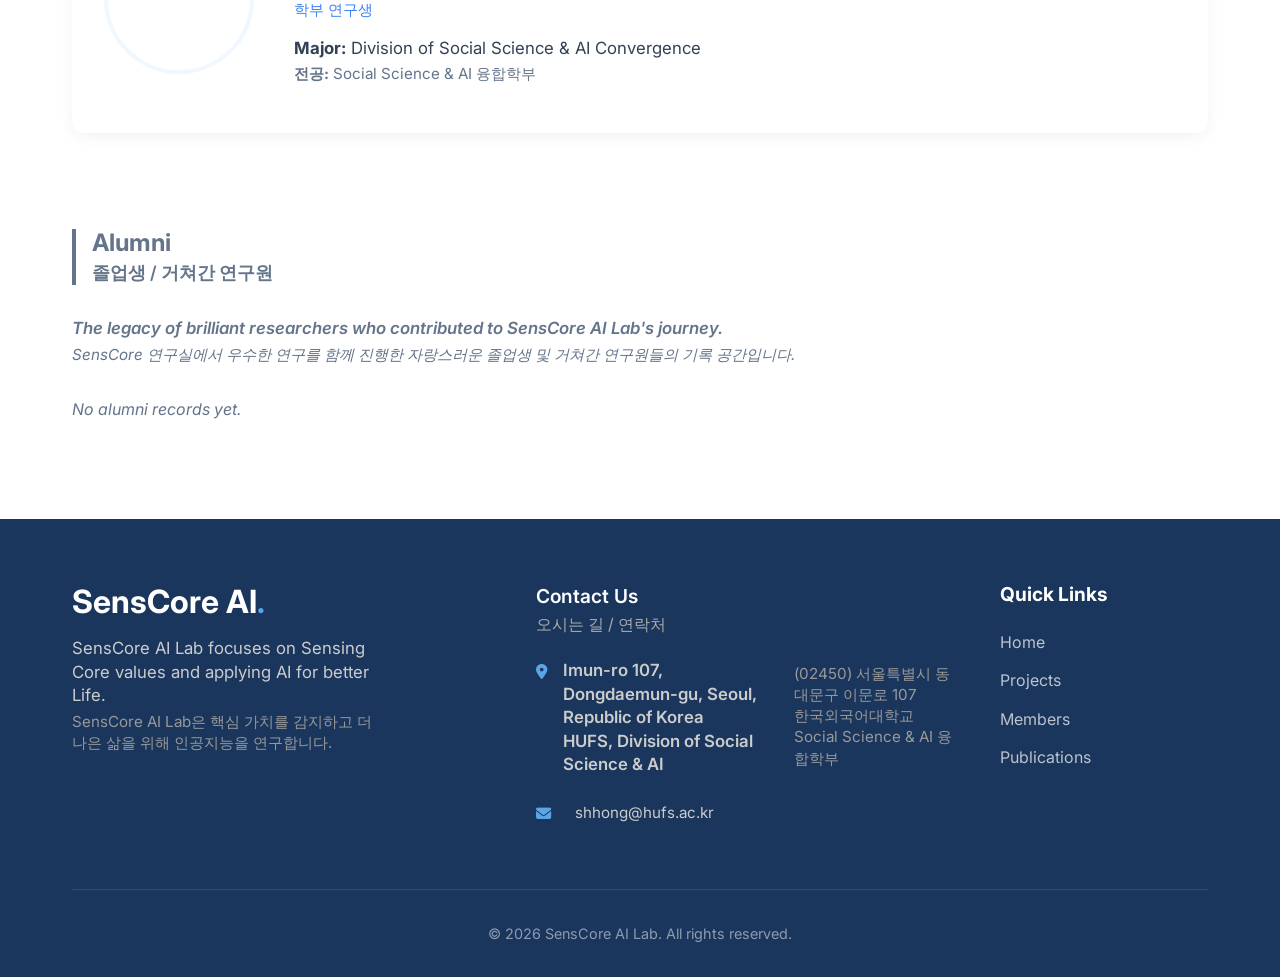
==== commit f92963df: "Add Hyunwoo Kim (master) and graduate researcher section" ====
--- a/members.html
+++ b/members.html
@@ -139,14 +139,14 @@
         <div class="nav-container">
             <a href="index.html" class="logo">SensCore AI<span>.</span></a>
             <ul class="nav-links" id="nav-links">
-                <li><a href="index.html">Home</a></li>
-                <li><a href="index.html#about">About</a></li>
-                <li><a href="index.html#research">Research</a></li>
-                <li><a href="projects.html">Projects</a></li>
-                <li><a href="members.html" class="active">Members</a></li>
-                <li><a href="publications.html">Publications</a></li>
-                <li><a href="news.html">News</a></li>
-                <li><a href="#contact" class="btn-contact">Contact</a></li>
+                <li><a href="index.html"><span>Home</span><span class="nav-ko">홈</span></a></li>
+                <li><a href="index.html#about"><span>About</span><span class="nav-ko">소개</span></a></li>
+                <li><a href="index.html#research"><span>Research</span><span class="nav-ko">연구</span></a></li>
+                <li><a href="projects.html"><span>Projects</span><span class="nav-ko">프로젝트</span></a></li>
+                <li><a href="members.html" class="active"><span>Members</span><span class="nav-ko">연구원</span></a></li>
+                <li><a href="publications.html"><span>Publications</span><span class="nav-ko">논문</span></a></li>
+                <li><a href="news.html"><span>News</span><span class="nav-ko">소식</span></a></li>
+                <li><a href="#contact" class="btn-contact"><span>Contact</span><span class="nav-ko">문의</span></a></li>
             </ul>
             <div class="hamburger" id="hamburger">
                 <i class="fas fa-bars"></i>
@@ -181,7 +181,7 @@
         <div class="container">
 
             <!-- PI Section -->
-            <div id="pi" style="margin-bottom: 6rem;">
+            <div id="pi" style="margin-bottom: 4rem;">
                 <div class="bilingual-group"
                     style="margin-bottom: 2rem; border-left: 4px solid var(--primary); padding-left: 1rem;">
                     <h2 style="margin-bottom: 0;">Principal Investigator</h2>
@@ -193,8 +193,19 @@
                 </div>
             </div>
 
+            <!-- Master's Section -->
+            <div id="masters" style="margin-bottom: 4rem; display: none;">
+                <div class="bilingual-group"
+                    style="margin-bottom: 2rem; border-left: 4px solid #8b5cf6; padding-left: 1rem;">
+                    <h2 style="margin-bottom: 0;">Graduate Researchers</h2>
+                    <div class="text-ko" style="font-size: 1.1rem; font-weight: 600;">대학원 연구원</div>
+                </div>
+                <div id="master-container" style="display: flex; flex-direction: column; gap: 0;">
+                </div>
+            </div>
+
             <!-- Interns Section -->
-            <div id="interns" style="margin-bottom: 6rem;">
+            <div id="interns" style="margin-bottom: 4rem;">
                 <div class="bilingual-group"
                     style="margin-bottom: 2rem; border-left: 4px solid var(--primary); padding-left: 1rem;">
                     <h2 style="margin-bottom: 0;">Current Members</h2>
@@ -335,14 +346,17 @@
                     };
 
                     const piContainer = document.getElementById('pi-container');
+                    const masterContainer = document.getElementById('master-container');
                     const internContainer = document.getElementById('intern-container');
                     const alumniContainer = document.getElementById('alumni-container');
 
                     piContainer.innerHTML = '';
+                    masterContainer.innerHTML = '';
                     internContainer.innerHTML = '';
                     alumniContainer.innerHTML = '';
 
                     let hasAlumni = false;
+                    let hasMaster = false;
 
                     for (let i = 1; i < rows.length; i++) {
                         const row = rows[i];
@@ -381,12 +395,19 @@
 
                         if (type === 'pi') {
                             piContainer.insertAdjacentHTML('beforeend', memberHtml);
+                        } else if (type === 'master') {
+                            masterContainer.insertAdjacentHTML('beforeend', memberHtml);
+                            hasMaster = true;
                         } else if (type === 'intern' || type === 'current') {
                             internContainer.insertAdjacentHTML('beforeend', memberHtml);
                         } else if (type === 'alumni') {
                             alumniContainer.insertAdjacentHTML('beforeend', memberHtml);
                             hasAlumni = true;
                         }
+                    }
+
+                    if (hasMaster) {
+                        document.getElementById('masters').style.display = 'block';
                     }
 
                     if (!hasAlumni) {
--- a/styles.css
+++ b/styles.css
@@ -90,17 +90,17 @@
 }
 
 .section {
-    padding: 6rem 0;
+    padding: 4rem 0;
 }
 
 .section-header {
     text-align: center;
-    margin-bottom: 4rem;
+    margin-bottom: 2rem;
 }
 
 .section-header h2 {
     font-size: 2.5rem;
-    margin-bottom: 1rem;
+    margin-bottom: 0.5rem;
 }
 
 .divider {
@@ -153,8 +153,10 @@
     width: 100%;
     z-index: 1000;
     transition: var(--transition);
-    padding: 1.5rem 0;
-    background: transparent;
+    padding: 1rem 0;
+    background: rgba(255, 255, 255, 0.97);
+    box-shadow: 0 2px 12px rgba(0, 0, 0, 0.06);
+    border-bottom: 1px solid #eee;
 }
 
 .navbar.scrolled {
@@ -224,13 +226,29 @@
 .nav-links {
     display: flex;
     align-items: center;
-    gap: 1.8rem;
+    gap: 1.5rem;
 }
 
 .nav-links a {
-    color: #fff;
+    color: var(--secondary);
     font-weight: 500;
-    font-size: 0.95rem;
+    font-size: 0.85rem;
+    display: flex;
+    flex-direction: column;
+    align-items: center;
+    line-height: 1.2;
+    text-align: center;
+}
+
+.nav-links a .nav-ko {
+    font-size: 0.7rem;
+    font-weight: 300;
+    color: var(--text-muted);
+    margin-top: 1px;
+}
+
+.nav-links a:hover .nav-ko {
+    color: var(--primary);
 }
 
 .nav-links a:hover {
@@ -263,9 +281,9 @@
 
 /* ===== Hero Section ===== */
 .hero {
-    min-height: 550px;
+    min-height: unset;
     height: auto;
-    padding: 8rem 1rem 4rem;
+    padding: 5rem 1rem 2rem;
     display: flex;
     align-items: center;
     justify-content: center;
@@ -279,12 +297,12 @@
 .hero-content {
     max-width: 800px;
     z-index: 2;
-    padding-top: 4rem;
+    padding-top: 0;
 }
 
 .hero-title {
-    font-size: 3.5rem;
-    margin-bottom: 1.5rem;
+    font-size: 2.8rem;
+    margin-bottom: 0.8rem;
     color: #fff;
     animation: slideUp 1s ease-out;
 }
@@ -324,11 +342,10 @@
     font-size: 2rem;
 }
 
-/* ===== About Section ===== */
 .about-grid {
     display: grid;
-    grid-template-columns: 1fr 1fr;
-    gap: 4rem;
+    grid-template-columns: 2fr 1fr;
+    gap: 3rem;
     align-items: center;
 }
 
@@ -336,6 +353,17 @@
     font-size: 1.1rem;
     color: var(--text-muted);
     margin-bottom: 1.5rem;
+}
+
+.about-image {
+    max-width: 280px;
+    margin: 0 auto;
+}
+
+.about-image img {
+    width: 100%;
+    height: auto;
+    border-radius: 16px;
 }
 
 .about-features {
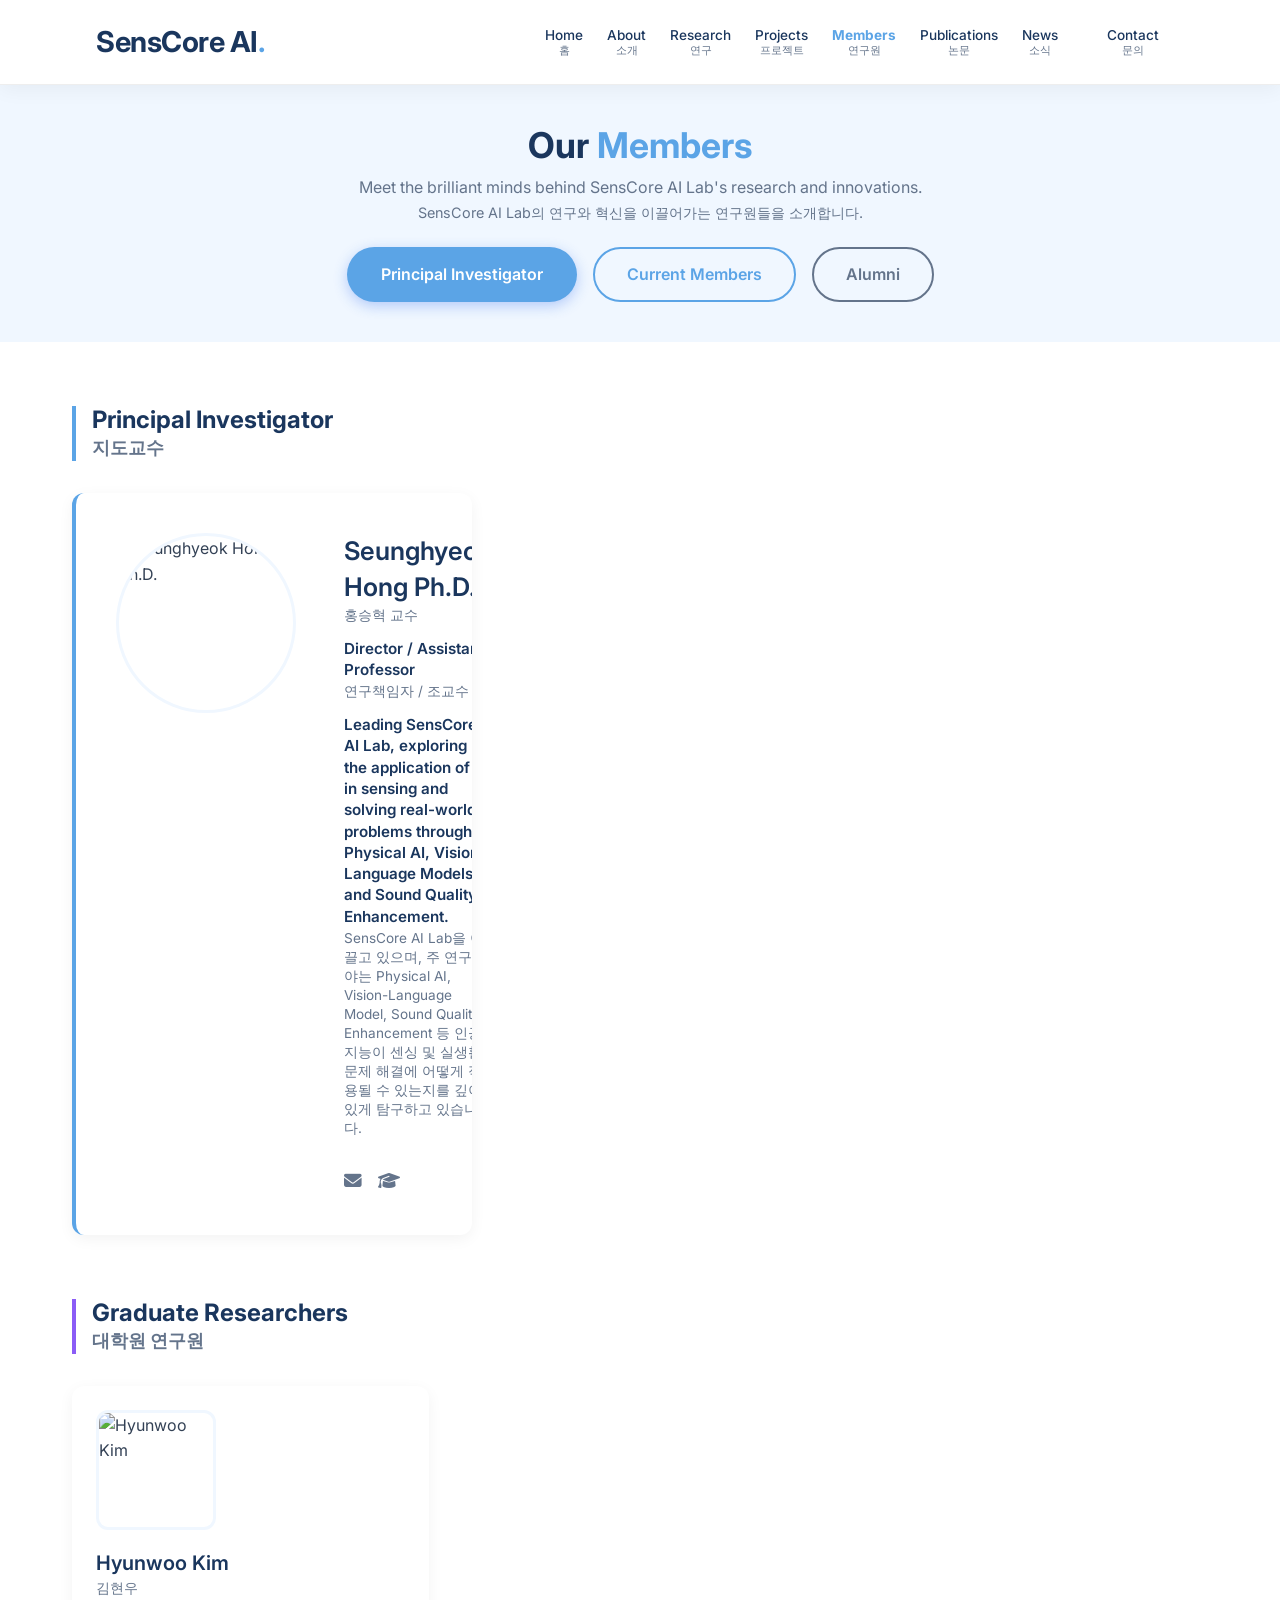
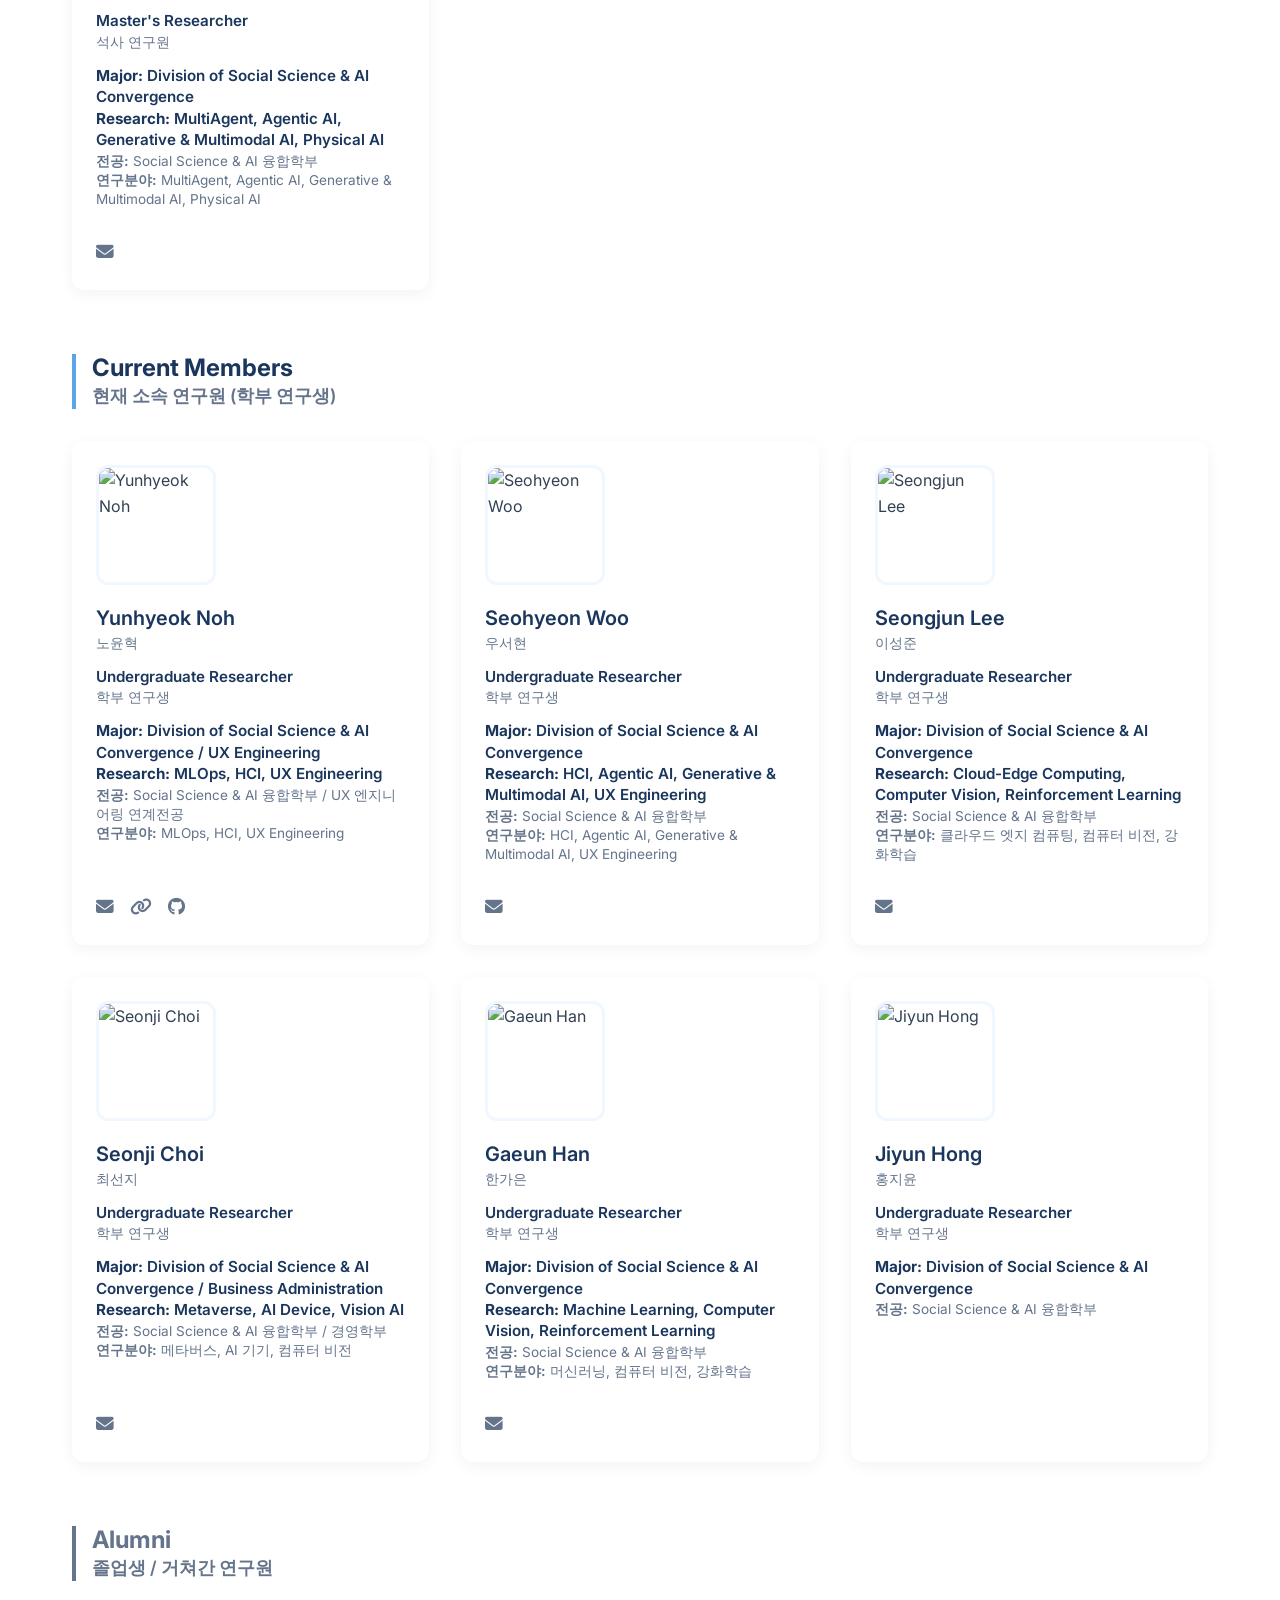
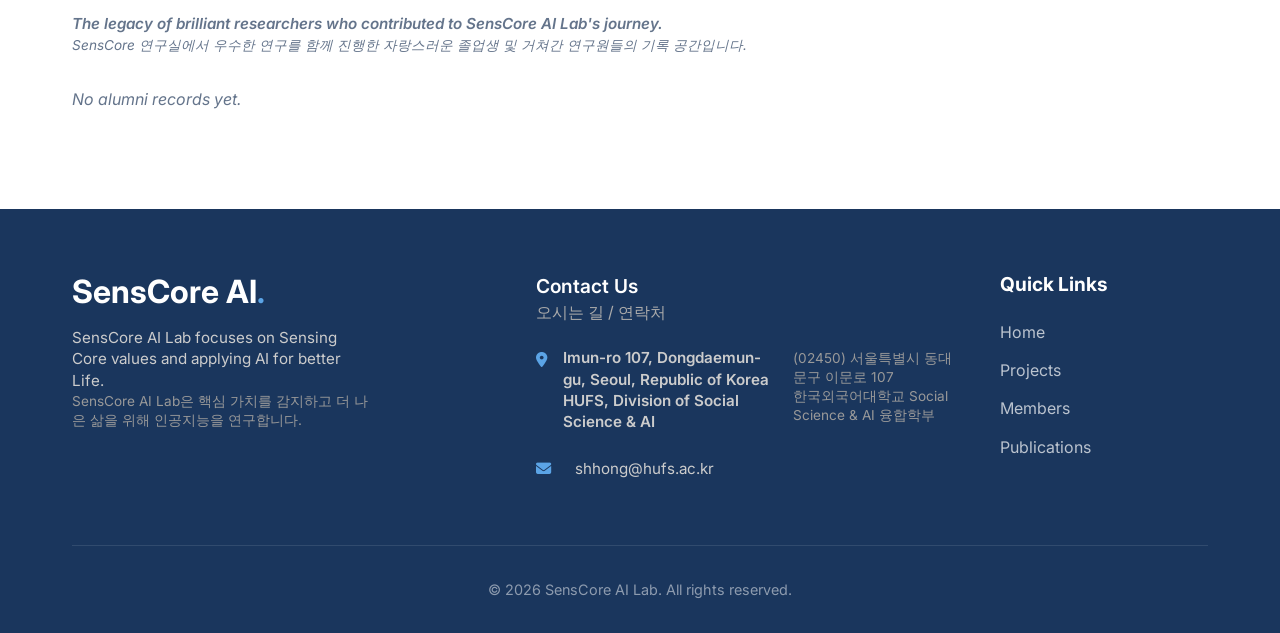
==== commit 5ebb073a: "Shrink subpage heroes, implement member grid layout, fix CSV duplication" ====
--- a/members.html
+++ b/members.html
@@ -10,6 +10,12 @@
     <link href="https://fonts.googleapis.com/css2?family=Inter:wght@300;400;600;700&display=swap" rel="stylesheet">
     <link rel="stylesheet" href="https://cdnjs.cloudflare.com/ajax/libs/font-awesome/6.4.0/css/all.min.css">
     <style>
+        .profile-container-grid {
+            display: grid;
+            grid-template-columns: repeat(auto-fill, minmax(350px, 1fr));
+            gap: 2rem;
+        }
+
         .profile-card {
             background: #fff;
             border-radius: 12px;
@@ -17,11 +23,20 @@
             box-shadow: 0 4px 15px rgba(0, 0, 0, 0.05);
             transition: var(--transition);
             display: flex;
+            flex-direction: column;
+            /* Vertical layout for compactness */
+            padding: 1.5rem;
+            text-align: left;
+            margin-bottom: 0;
+            /* Handled by grid gap */
+            height: 100%;
+        }
+
+        /* PI specifically remains a row for emphasis */
+        .profile-card.pi-card {
             flex-direction: row;
-            align-items: center;
-            padding: 2rem;
-            text-align: left;
-            margin-bottom: 2rem;
+            grid-column: 1 / -1;
+            padding: 2.5rem;
         }
 
         .profile-card:hover {
@@ -30,83 +45,70 @@
         }
 
         .profile-img {
-            width: 150px;
-            height: 150px;
+            width: 120px;
+            height: 120px;
+            border-radius: 12px;
+            /* Slight rounder instead of circle to save space if needed */
+            object-fit: cover;
+            margin-bottom: 1.2rem;
+            border: 3px solid var(--bg-light);
+            flex-shrink: 0;
+        }
+
+        .pi-card .profile-img {
+            width: 180px;
+            height: 180px;
             border-radius: 50%;
-            object-fit: cover;
-            margin-right: 2.5rem;
-            border: 4px solid var(--bg-light);
-            flex-shrink: 0;
+            margin-right: 3rem;
+            margin-bottom: 0;
         }
 
         .profile-info {
             flex-grow: 1;
             display: flex;
             flex-direction: column;
-            justify-content: center;
-        }
-
-        /* Bilingual Text Styles */
+        }
+
+        /* Bilingual Text Styles - Compacted */
         .bilingual-group {
-            margin-bottom: 1rem;
+            margin-bottom: 0.8rem;
         }
 
         .text-en {
             font-weight: 600;
             color: var(--secondary);
-            font-size: 1.05rem;
+            font-size: 0.95rem;
             line-height: 1.4;
         }
 
         .text-ko {
             color: var(--text-muted);
-            font-size: 0.95rem;
-            margin-top: 0.2rem;
+            font-size: 0.85rem;
+            margin-top: 0.1rem;
             line-height: 1.4;
         }
 
         /* Specific element overrides */
         .name-group .text-en {
-            font-size: 1.5rem;
+            font-size: 1.25rem;
             color: var(--secondary);
-            margin-bottom: 0;
-        }
-
-        .name-group .text-ko {
-            font-size: 1.1rem;
-            margin-top: 0;
-        }
-
-        .role-group .text-en {
-            color: var(--primary);
-            font-size: 1.1rem;
-        }
-
-        .role-group .text-ko {
-            color: #3b82f6;
-            font-size: 0.95rem;
-            font-weight: 400;
-        }
-
-        .desc-group .text-en {
-            font-weight: 400;
-            color: var(--text-main);
-        }
-
-        .desc-group .text-ko {
-            font-weight: 400;
-            color: var(--text-muted);
+        }
+
+        .pi-card .name-group .text-en {
+            font-size: 1.6rem;
         }
 
         .profile-socials {
             display: flex;
-            gap: 1.2rem;
-            margin-top: 1rem;
+            gap: 1rem;
+            margin-top: auto;
+            /* Push to bottom */
+            padding-top: 1rem;
         }
 
         .profile-socials a {
             color: var(--text-muted);
-            font-size: 1.2rem;
+            font-size: 1.1rem;
             transition: var(--transition);
         }
 
@@ -114,20 +116,22 @@
             color: var(--primary);
         }
 
+        @media (max-width: 900px) {
+            .profile-container-grid {
+                grid-template-columns: 1fr;
+            }
+        }
+
         @media (max-width: 768px) {
-            .profile-card {
+            .pi-card {
                 flex-direction: column;
                 text-align: center;
                 align-items: center;
             }
 
-            .profile-img {
+            .pi-card .profile-img {
                 margin-right: 0;
                 margin-bottom: 1.5rem;
-            }
-
-            .profile-socials {
-                justify-content: center;
             }
         }
     </style>
@@ -155,15 +159,15 @@
     </nav>
 
     <!-- Page Header -->
-    <section class="section bg-light" style="padding: 4rem 0;">
+    <section class="section bg-light" style="padding: 2.5rem 0;">
         <div class="container text-center">
-            <div class="section-header" style="margin-bottom: 2rem;">
-                <h1 style="font-size: 3rem; margin-bottom: 1rem;">Our <span class="highlight">Members</span></h1>
+            <div class="section-header" style="margin-bottom: 1.5rem;">
+                <h1 style="font-size: 2.22rem; margin-bottom: 0.5rem;">Our <span class="highlight">Members</span></h1>
                 <div class="bilingual-group" style="margin-bottom: 1.5rem;">
-                    <div class="text-en" style="font-weight: 400; color: var(--text-muted); font-size: 1.1rem;">Meet the
+                    <div class="text-en" style="font-weight: 400; color: var(--text-muted); font-size: 1rem;">Meet the
                         brilliant minds behind SensCore AI Lab's research and innovations.</div>
-                    <div class="text-ko" style="color: var(--text-muted);">SensCore AI Lab의 연구와 혁신을 이끌어가는 연구원들을 소개합니다.
-                    </div>
+                    <div class="text-ko" style="color: var(--text-muted); font-size: 0.9rem;">SensCore AI Lab의 연구와 혁신을
+                        이끌어가는 연구원들을 소개합니다.</div>
                 </div>
             </div>
             <div style="display: flex; justify-content: center; gap: 1rem;">
@@ -187,7 +191,7 @@
                     <h2 style="margin-bottom: 0;">Principal Investigator</h2>
                     <div class="text-ko" style="font-size: 1.1rem; font-weight: 600;">지도교수</div>
                 </div>
-                <div id="pi-container" style="display: flex; flex-direction: column; gap: 0;">
+                <div id="pi-container">
                     <div style="text-align: center; color: var(--text-muted); padding: 2rem;"><i
                             class="fas fa-spinner fa-spin"></i> 데이터 로딩 중...</div>
                 </div>
@@ -200,7 +204,7 @@
                     <h2 style="margin-bottom: 0;">Graduate Researchers</h2>
                     <div class="text-ko" style="font-size: 1.1rem; font-weight: 600;">대학원 연구원</div>
                 </div>
-                <div id="master-container" style="display: flex; flex-direction: column; gap: 0;">
+                <div id="master-container" class="profile-container-grid">
                 </div>
             </div>
 
@@ -211,7 +215,7 @@
                     <h2 style="margin-bottom: 0;">Current Members</h2>
                     <div class="text-ko" style="font-size: 1.1rem; font-weight: 600;">현재 소속 연구원 (학부 연구생)</div>
                 </div>
-                <div id="intern-container" style="display: flex; flex-direction: column; gap: 0;">
+                <div id="intern-container" class="profile-container-grid">
                 </div>
             </div>
 
@@ -228,7 +232,7 @@
                     <div class="text-ko" style="font-style: italic; color: var(--text-muted);">SensCore 연구실에서 우수한 연구를 함께
                         진행한 자랑스러운 졸업생 및 거쳐간 연구원들의 기록 공간입니다.</div>
                 </div>
-                <div id="alumni-container" style="display: flex; flex-direction: column; gap: 0; margin-top: 2rem;">
+                <div id="alumni-container" class="profile-container-grid" style="margin-top: 2rem;">
                 </div>
             </div>
 
@@ -373,8 +377,8 @@
                         let photoUrl = (idx.photo >= 0 && row[idx.photo]) ? row[idx.photo] : 'https://via.placeholder.com/150?text=Photo';
 
                         const memberHtml = `
-                            <div class="profile-card fade-in visible">
-                                <img src="${photoUrl}" alt="${row[idx.nameEn] || ''}" class="profile-img" style="${type === 'pi' ? 'width: 200px; height: 200px;' : 'width: 150px; height: 150px;'}">
+                            <div class="profile-card ${type === 'pi' ? 'pi-card' : ''} fade-in visible">
+                                <img src="${photoUrl}" alt="${row[idx.nameEn] || ''}" class="profile-img">
                                 <div class="profile-info">
                                     <div class="bilingual-group name-group">
                                         <div class="text-en">${row[idx.nameEn] || ''}</div>
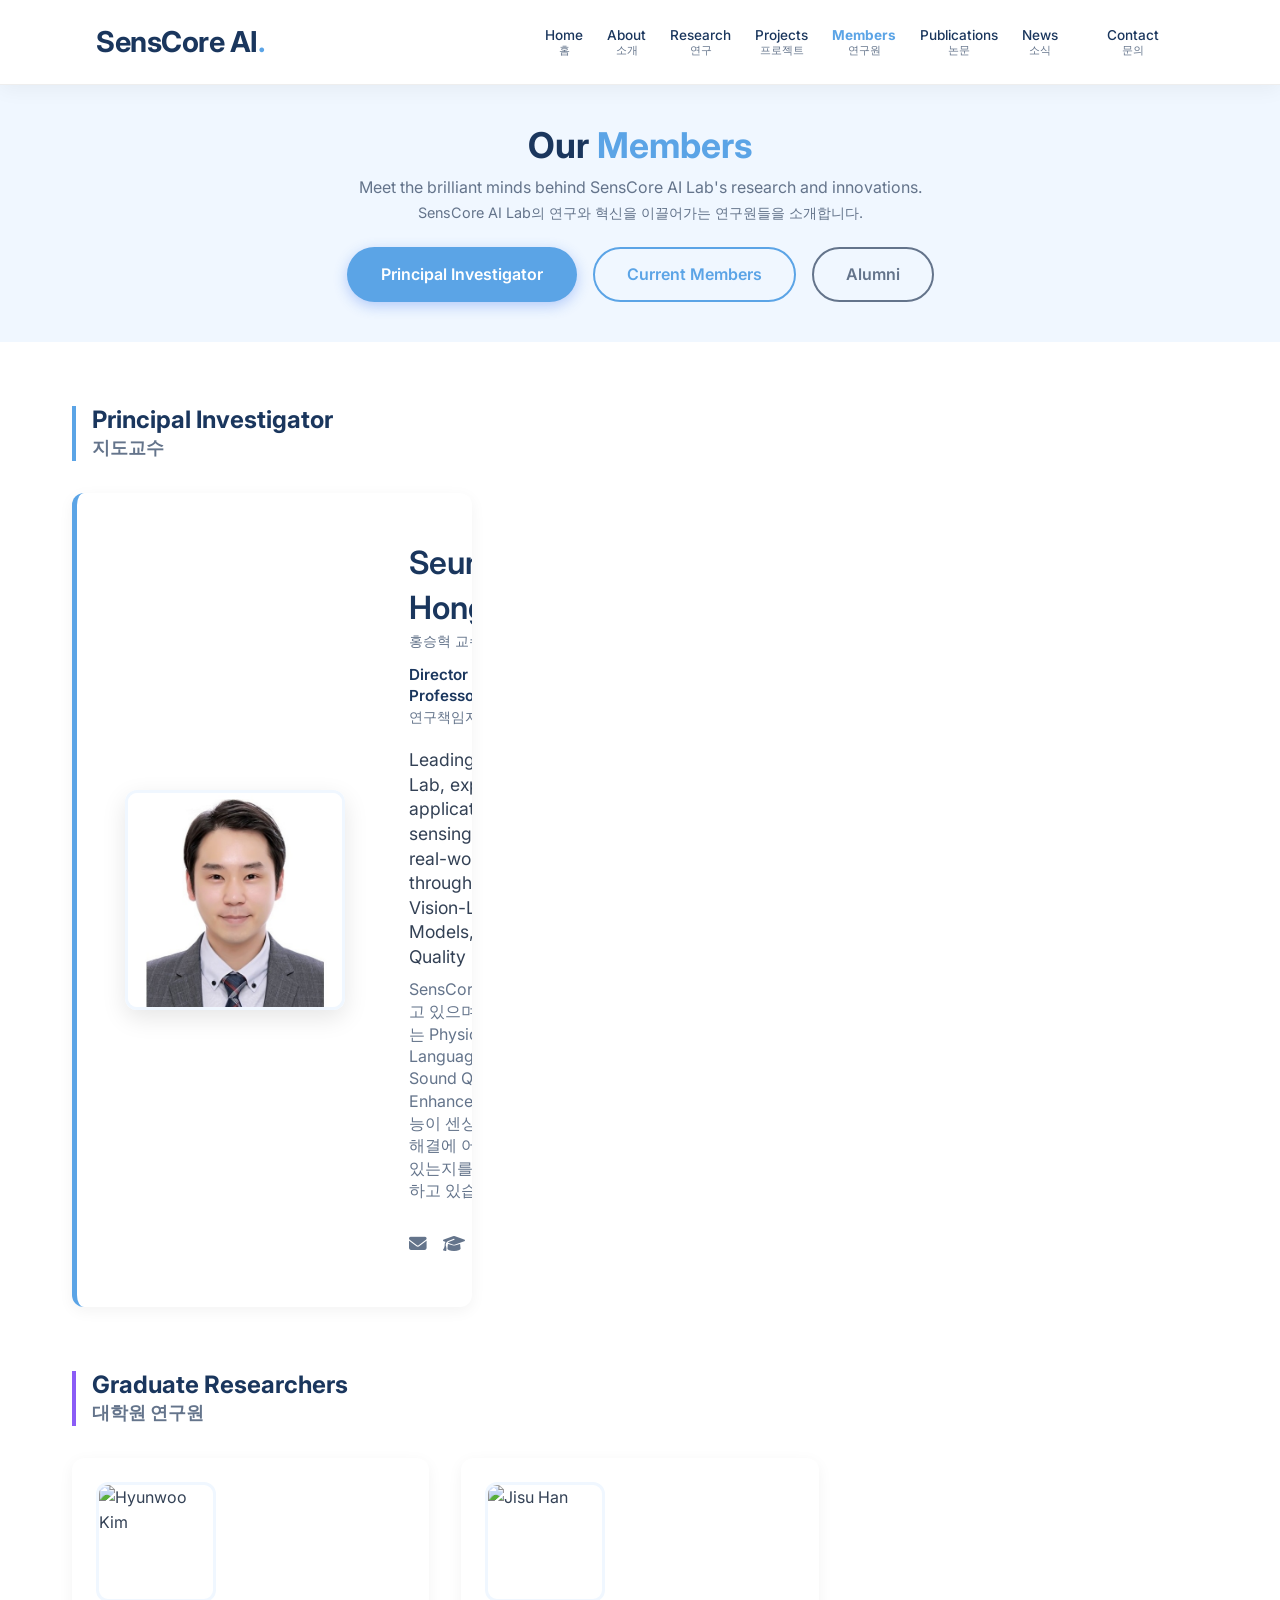
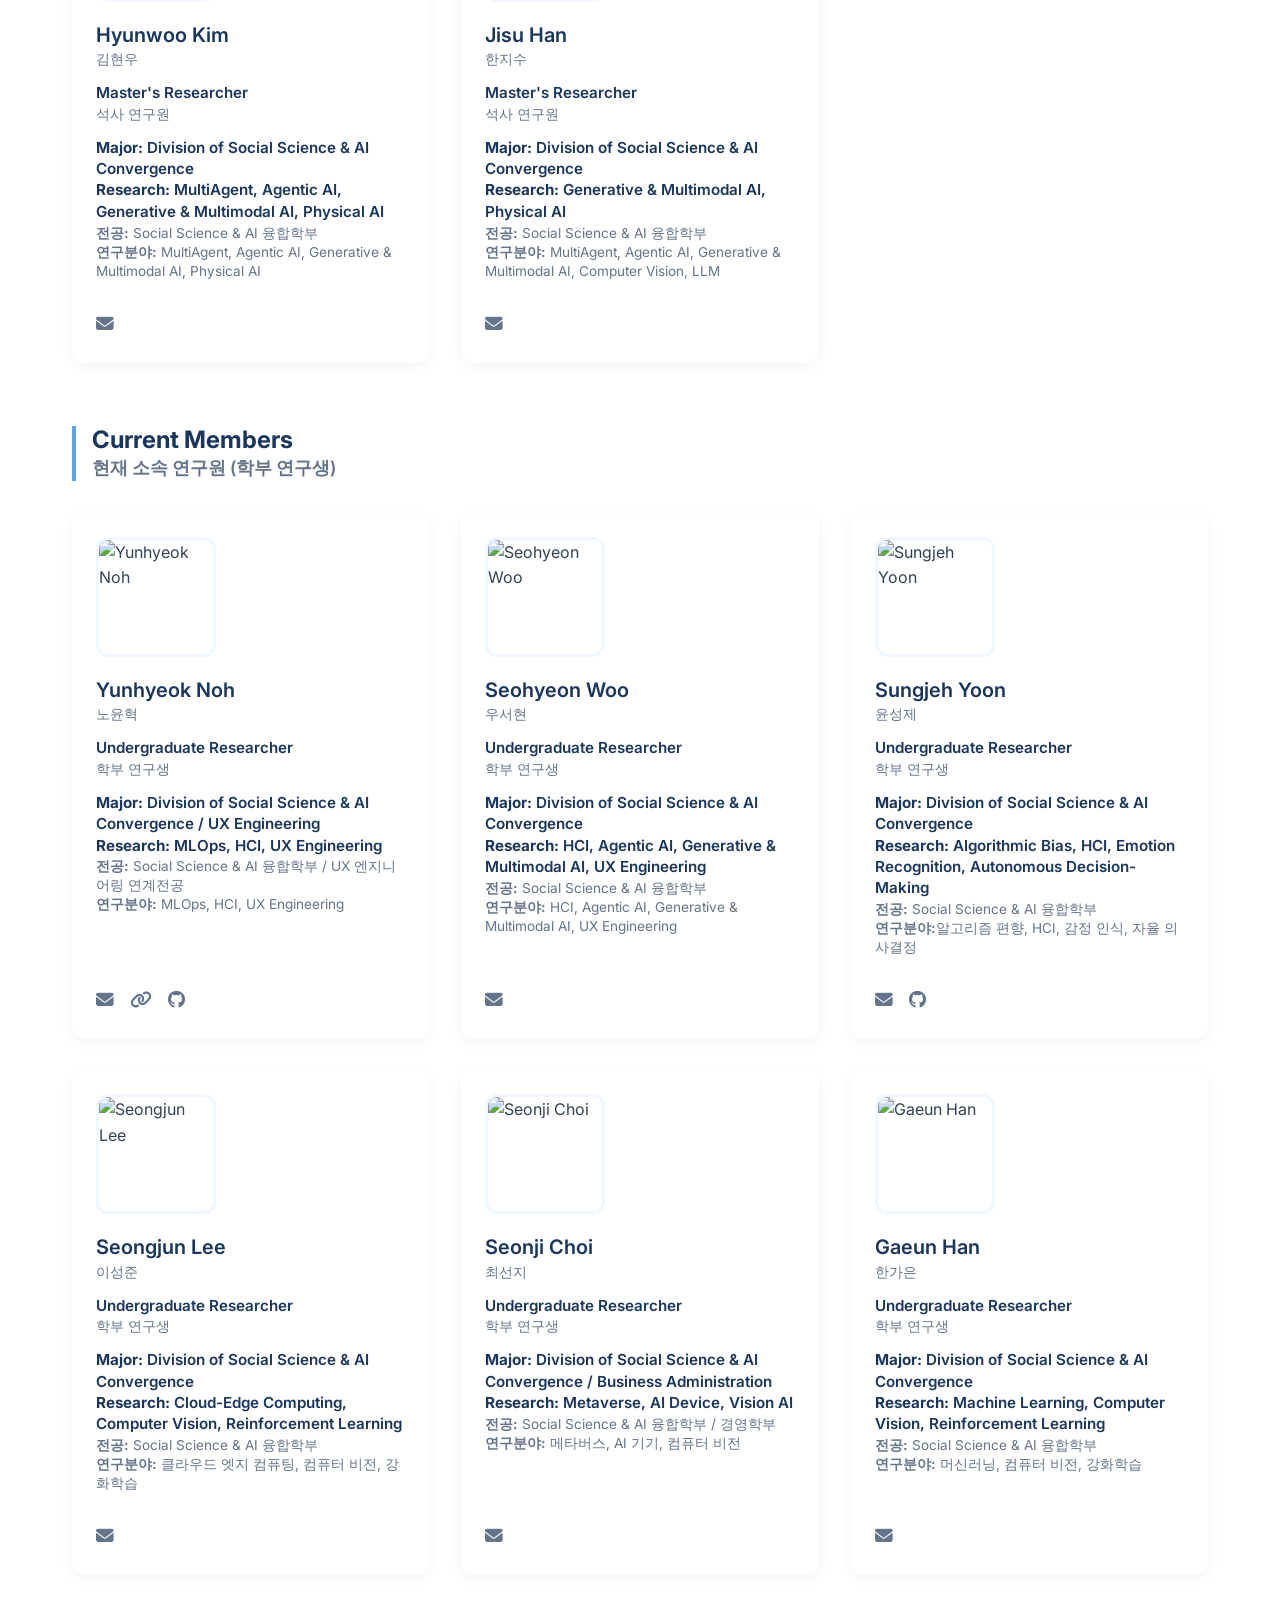
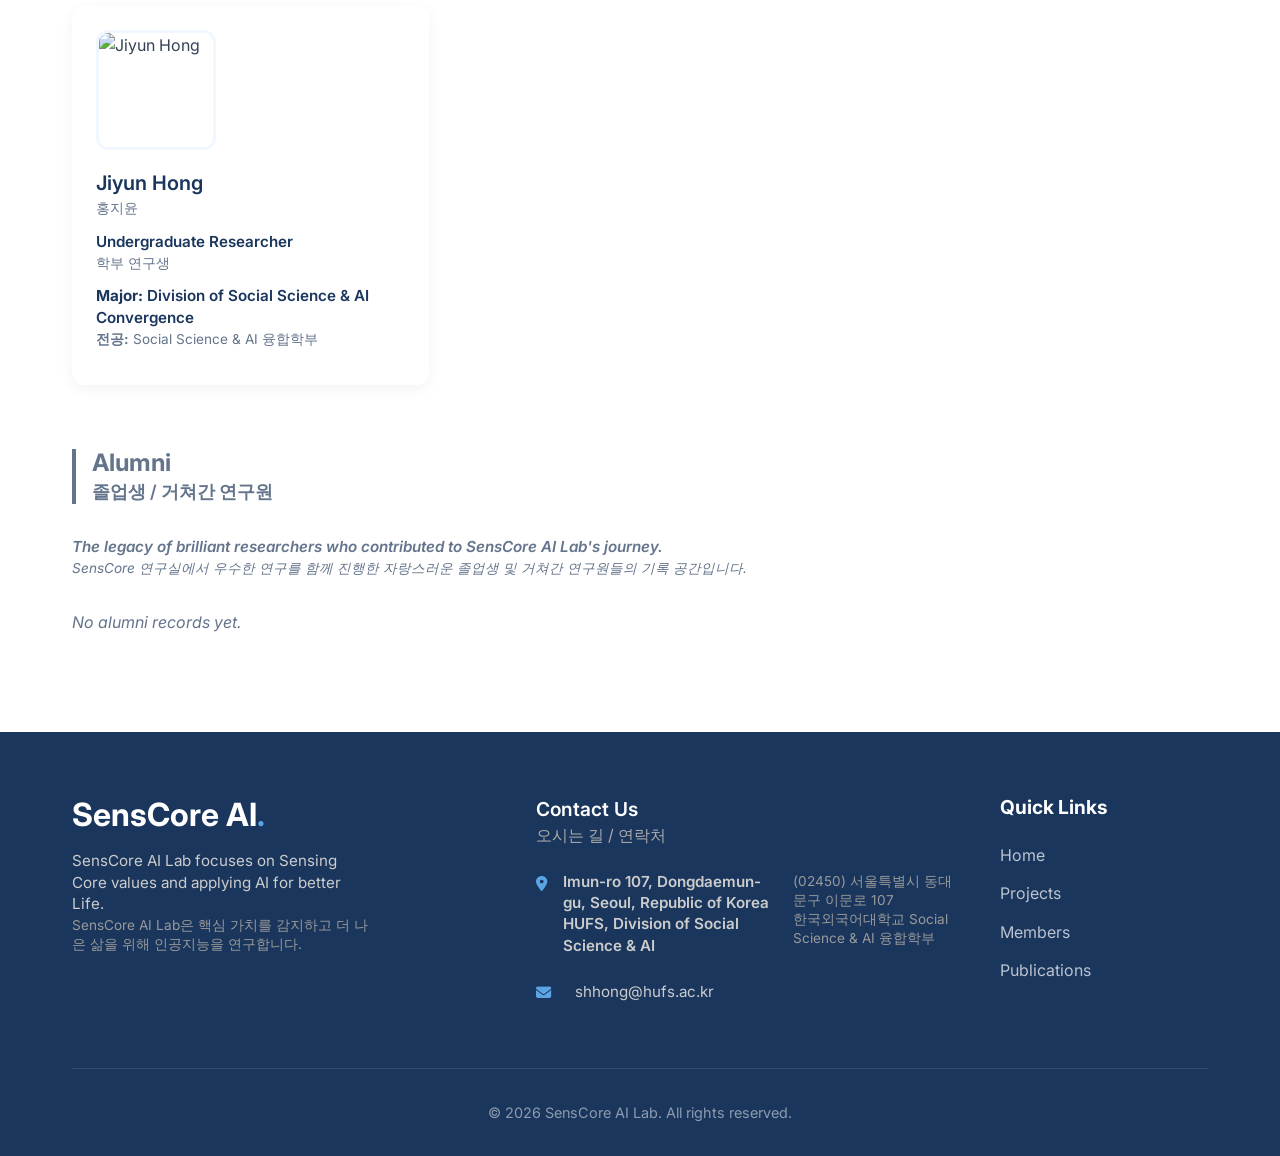
==== commit 504281fc: "Update PI profile photo and expand PI section layout in members page" ====
--- a/members.html
+++ b/members.html
@@ -32,11 +32,14 @@
             height: 100%;
         }
 
-        /* PI specifically remains a row for emphasis */
+        /* PI specifically remains a row for emphasis and takes full width */
         .profile-card.pi-card {
             flex-direction: row;
-            grid-column: 1 / -1;
-            padding: 2.5rem;
+            width: 100%;
+            padding: 3rem;
+            margin-bottom: 2rem;
+            border-left: 5px solid var(--primary);
+            align-items: center;
         }
 
         .profile-card:hover {
@@ -56,11 +59,12 @@
         }
 
         .pi-card .profile-img {
-            width: 180px;
-            height: 180px;
-            border-radius: 50%;
-            margin-right: 3rem;
+            width: 220px;
+            height: 220px;
+            border-radius: 12px; /* Changed to match card radius for a modern look */
+            margin-right: 4rem;
             margin-bottom: 0;
+            box-shadow: 0 8px 25px rgba(0, 0, 0, 0.1);
         }
 
         .profile-info {
@@ -95,7 +99,20 @@
         }
 
         .pi-card .name-group .text-en {
-            font-size: 1.6rem;
+            font-size: 2rem;
+            color: var(--secondary);
+        }
+
+        .pi-card .desc-group .text-en {
+            font-size: 1.1rem;
+            font-weight: 400;
+            color: var(--text-main);
+            margin-top: 0.5rem;
+        }
+
+        .pi-card .desc-group .text-ko {
+            font-size: 1rem;
+            margin-top: 0.5rem;
         }
 
         .profile-socials {
@@ -124,14 +141,21 @@
 
         @media (max-width: 768px) {
             .pi-card {
-                flex-direction: column;
+                flex-direction: column !important;
                 text-align: center;
                 align-items: center;
+                padding: 2rem;
             }
 
             .pi-card .profile-img {
                 margin-right: 0;
                 margin-bottom: 1.5rem;
+                width: 180px;
+                height: 180px;
+            }
+
+            .pi-card .name-group .text-en {
+                font-size: 1.6rem;
             }
         }
     </style>
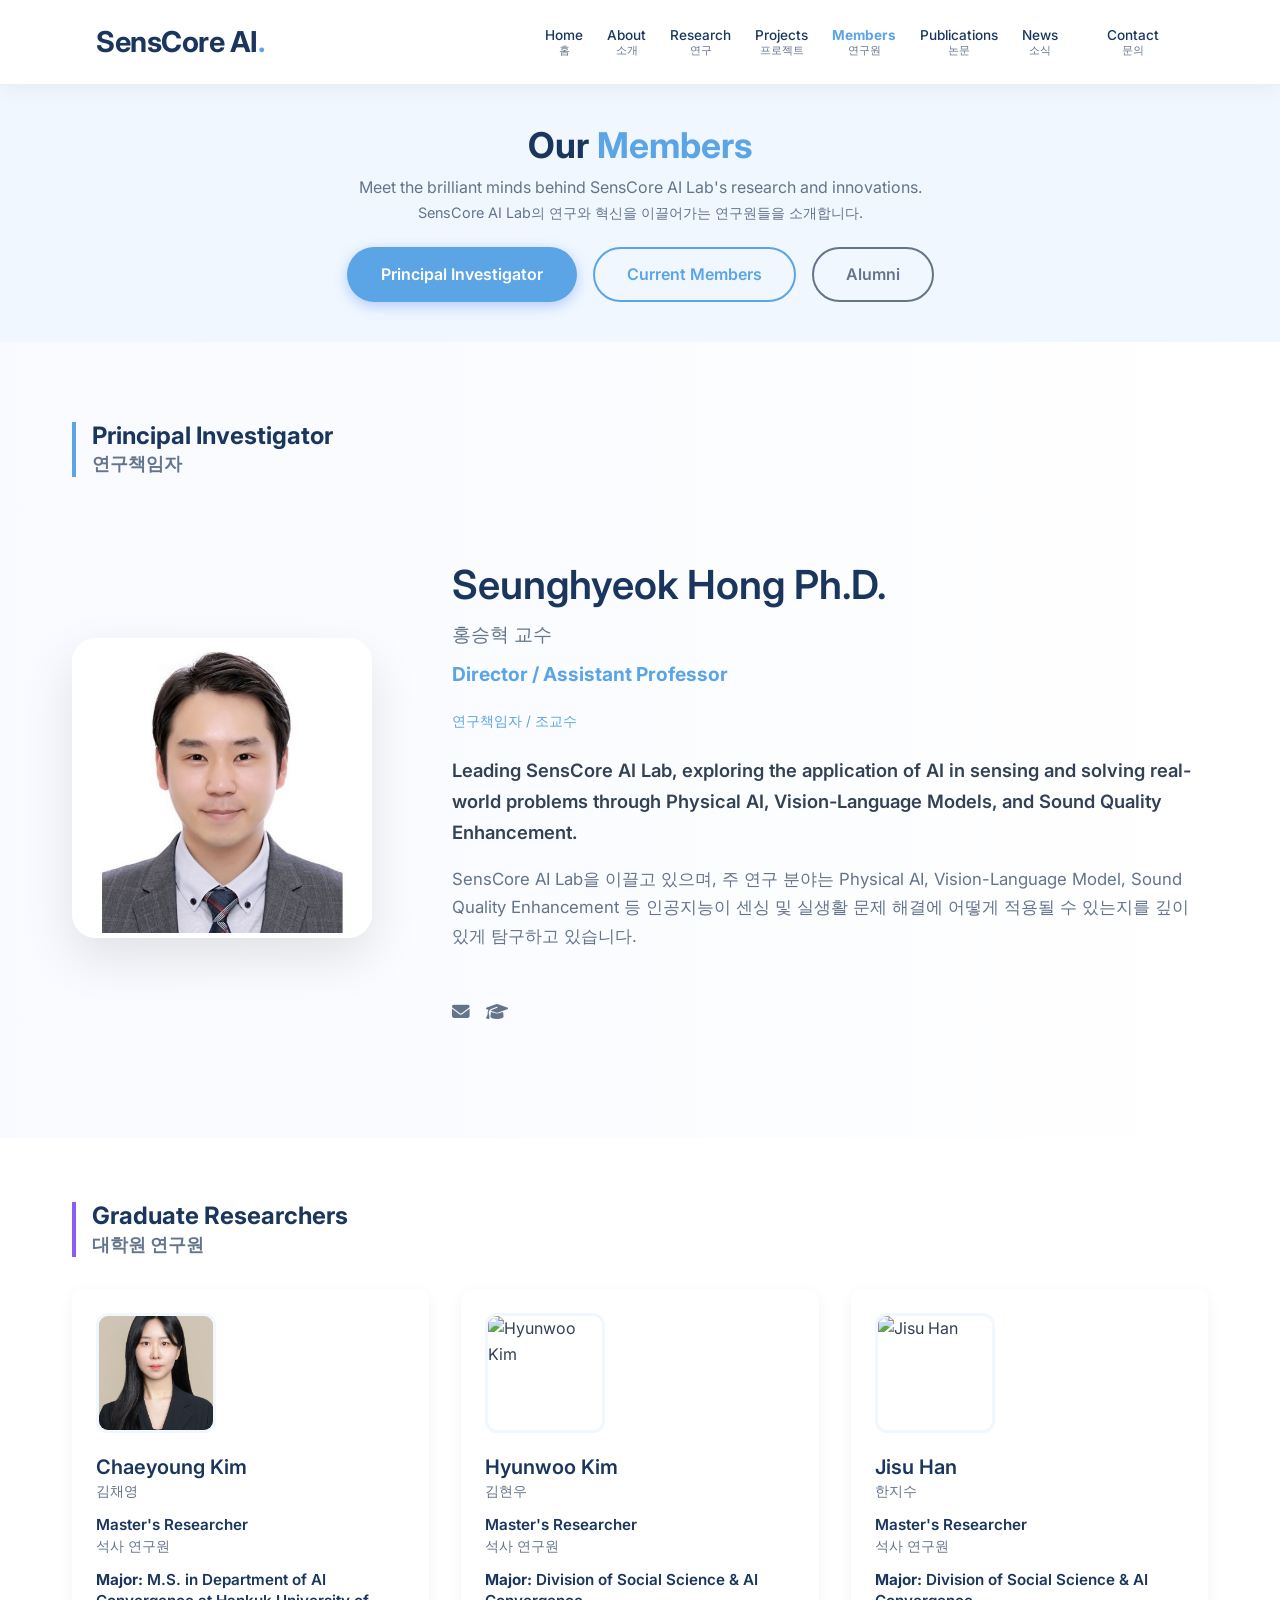
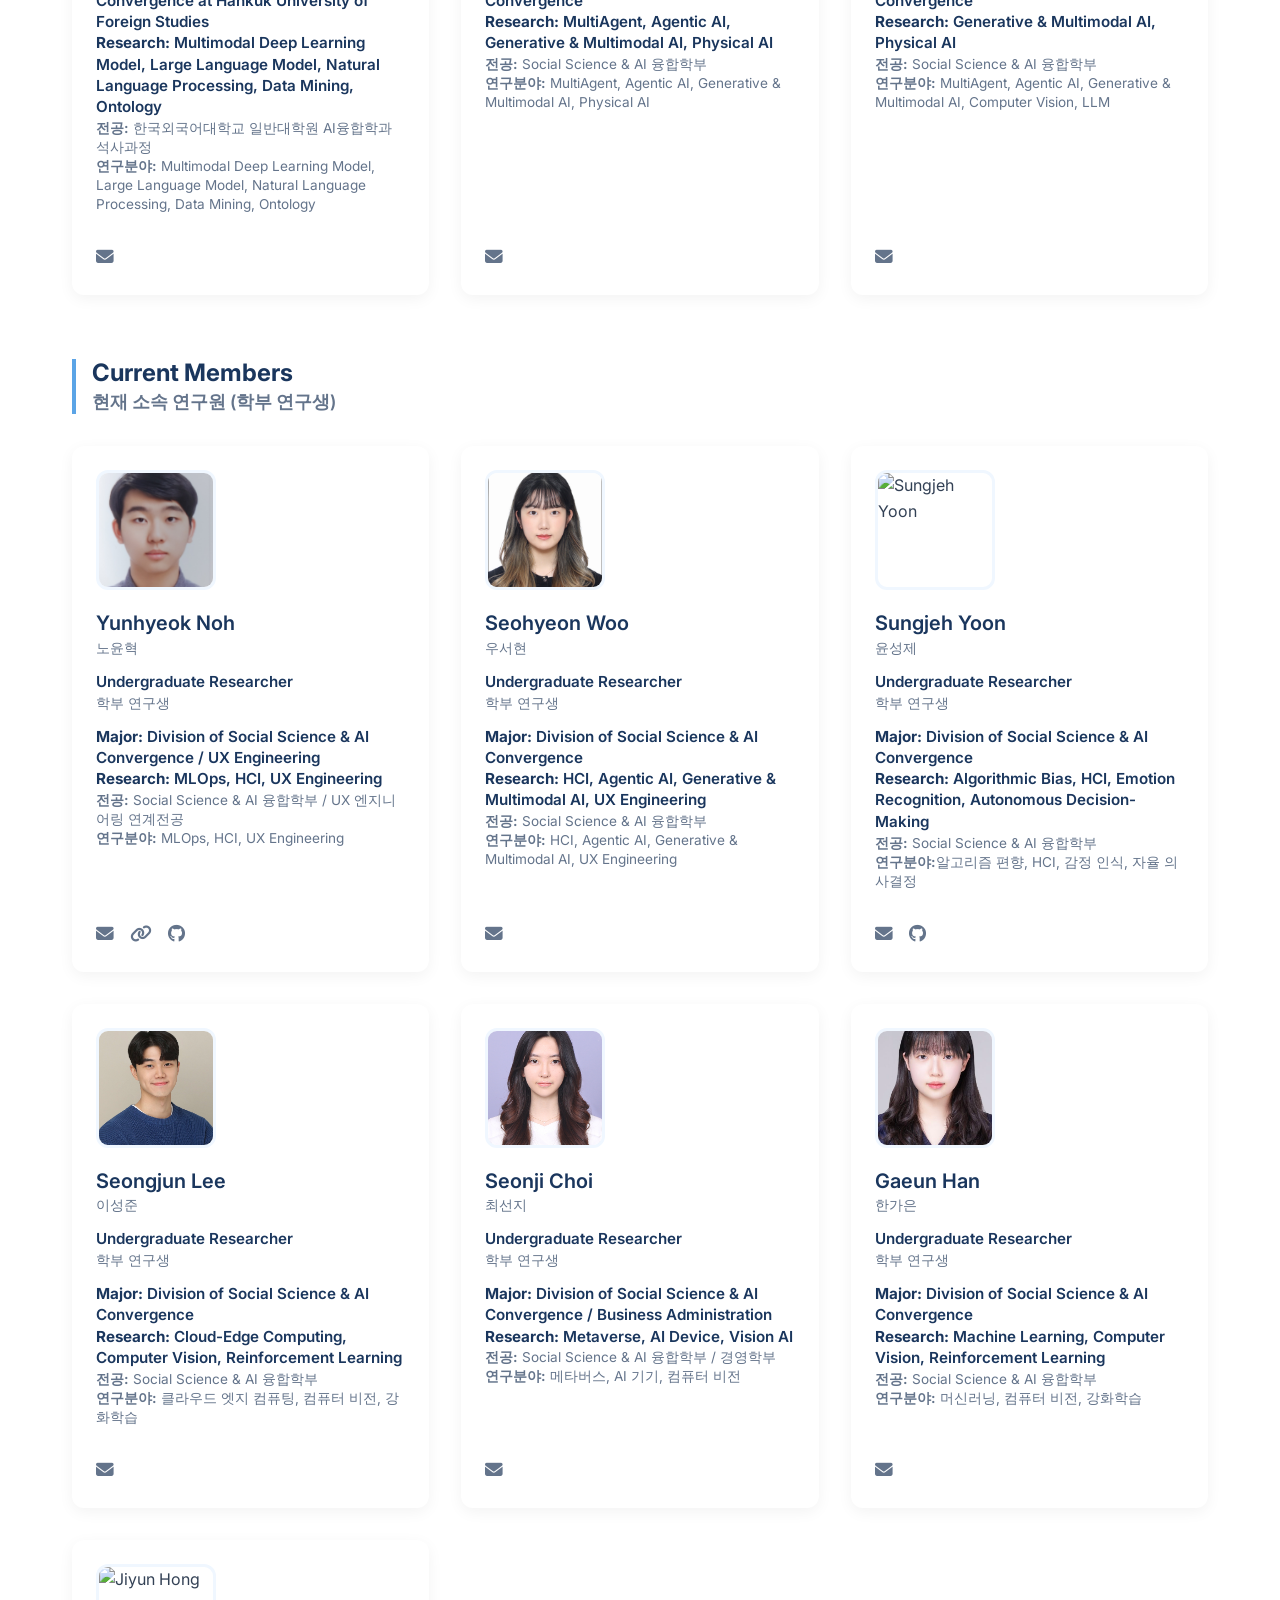
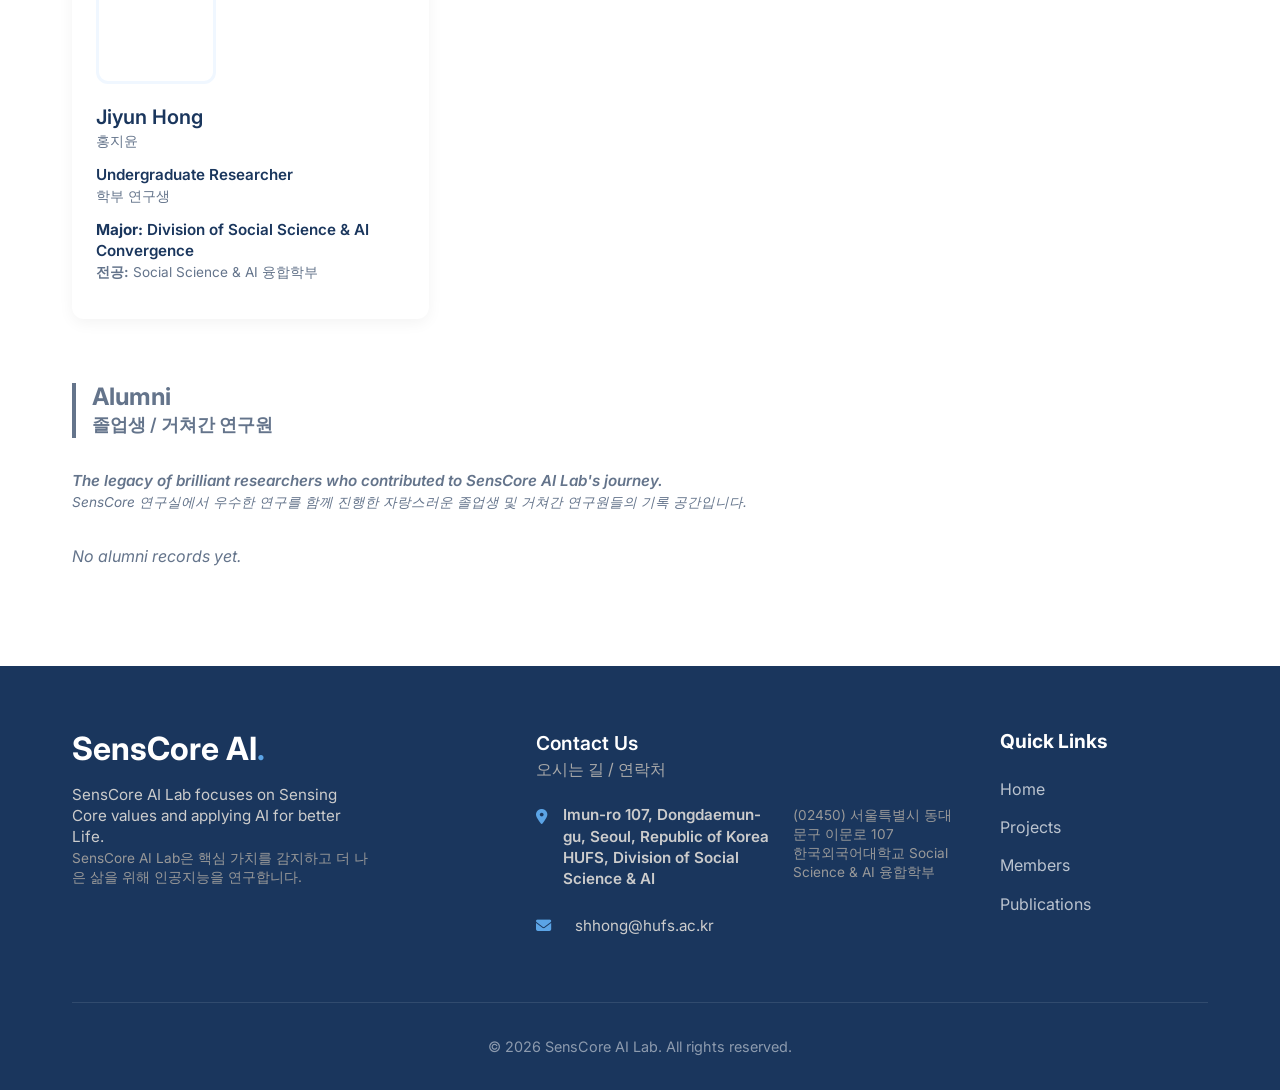
==== commit 0a6c291f: "Update member profiles with photos and add Chaeyoung Kim's info" ====
--- a/members.html
+++ b/members.html
@@ -32,45 +32,83 @@
             height: 100%;
         }
 
-        /* PI specifically remains a row for emphasis and takes full width */
-        .profile-card.pi-card {
-            flex-direction: row;
+        /* PI specifically - Wide, Open Layout */
+        .pi-banner {
+            display: flex;
+            align-items: center;
+            gap: 5rem;
+            padding: 2rem 0;
             width: 100%;
-            padding: 3rem;
-            margin-bottom: 2rem;
-            border-left: 5px solid var(--primary);
-            align-items: center;
-        }
-
-        .profile-card:hover {
-            transform: translateY(-5px);
-            box-shadow: 0 10px 30px rgba(0, 0, 0, 0.08);
+        }
+
+        .pi-banner-img {
+            width: 300px;
+            height: 300px;
+            border-radius: 24px;
+            object-fit: cover;
+            box-shadow: 0 20px 50px rgba(0, 0, 0, 0.1);
+            flex-shrink: 0;
+            border: 5px solid #fff;
+        }
+
+        .pi-banner-info {
+            flex: 1;
+        }
+
+        .pi-banner .name-group .text-en {
+            font-size: 2.5rem;
+            color: var(--secondary);
+            margin-bottom: 0.5rem;
+        }
+
+        .pi-banner .role-group .text-en {
+            font-size: 1.2rem;
+            color: var(--primary);
+            font-weight: 700;
+            margin-bottom: 1.5rem;
+        }
+
+        .pi-banner .desc-group .text-en {
+            font-size: 1.15rem;
+            line-height: 1.7;
+            color: var(--text-main);
+            margin-bottom: 1rem;
+        }
+
+        .pi-banner .desc-group .text-ko {
+            font-size: 1.05rem;
+            line-height: 1.7;
+            color: var(--text-muted);
+        }
+
+        @media (max-width: 900px) {
+            .pi-banner {
+                flex-direction: column;
+                text-align: center;
+                gap: 2rem;
+            }
+
+            .pi-banner-img {
+                width: 250px;
+                height: 250px;
+            }
+        }
+
+        /* Common Profile Styles for other members */
+        .profile-info {
+            flex-grow: 1;
+            display: flex;
+            flex-direction: column;
         }
 
         .profile-img {
             width: 120px;
             height: 120px;
             border-radius: 12px;
-            /* Slight rounder instead of circle to save space if needed */
             object-fit: cover;
             margin-bottom: 1.2rem;
             border: 3px solid var(--bg-light);
             flex-shrink: 0;
-        }
-
-        .pi-card .profile-img {
-            width: 220px;
-            height: 220px;
-            border-radius: 12px; /* Changed to match card radius for a modern look */
-            margin-right: 4rem;
-            margin-bottom: 0;
-            box-shadow: 0 8px 25px rgba(0, 0, 0, 0.1);
-        }
-
-        .profile-info {
-            flex-grow: 1;
-            display: flex;
-            flex-direction: column;
         }
 
         /* Bilingual Text Styles - Compacted */
@@ -98,28 +136,10 @@
             color: var(--secondary);
         }
 
-        .pi-card .name-group .text-en {
-            font-size: 2rem;
-            color: var(--secondary);
-        }
-
-        .pi-card .desc-group .text-en {
-            font-size: 1.1rem;
-            font-weight: 400;
-            color: var(--text-main);
-            margin-top: 0.5rem;
-        }
-
-        .pi-card .desc-group .text-ko {
-            font-size: 1rem;
-            margin-top: 0.5rem;
-        }
-
         .profile-socials {
             display: flex;
             gap: 1rem;
             margin-top: auto;
-            /* Push to bottom */
             padding-top: 1rem;
         }
 
@@ -136,26 +156,6 @@
         @media (max-width: 900px) {
             .profile-container-grid {
                 grid-template-columns: 1fr;
-            }
-        }
-
-        @media (max-width: 768px) {
-            .pi-card {
-                flex-direction: column !important;
-                text-align: center;
-                align-items: center;
-                padding: 2rem;
-            }
-
-            .pi-card .profile-img {
-                margin-right: 0;
-                margin-bottom: 1.5rem;
-                width: 180px;
-                height: 180px;
-            }
-
-            .pi-card .name-group .text-en {
-                font-size: 1.6rem;
             }
         }
     </style>
@@ -205,21 +205,22 @@
     </section>
 
     <!-- Members Content -->
+    <section id="pi" class="section" style="padding: 5rem 0; background: linear-gradient(to right, #f8faff, #fff);">
+        <div class="container">
+            <div class="bilingual-group"
+                style="margin-bottom: 3rem; border-left: 4px solid var(--primary); padding-left: 1rem;">
+                <h2 style="margin-bottom: 0;">Principal Investigator</h2>
+                <div class="text-ko" style="font-size: 1.1rem; font-weight: 600;">연구책임자</div>
+            </div>
+            <div id="pi-container">
+                <div style="text-align: center; color: var(--text-muted); padding: 2rem;"><i
+                        class="fas fa-spinner fa-spin"></i> Loading Investigator Profile...</div>
+            </div>
+        </div>
+    </section>
+
     <section class="section">
         <div class="container">
-
-            <!-- PI Section -->
-            <div id="pi" style="margin-bottom: 4rem;">
-                <div class="bilingual-group"
-                    style="margin-bottom: 2rem; border-left: 4px solid var(--primary); padding-left: 1rem;">
-                    <h2 style="margin-bottom: 0;">Principal Investigator</h2>
-                    <div class="text-ko" style="font-size: 1.1rem; font-weight: 600;">지도교수</div>
-                </div>
-                <div id="pi-container">
-                    <div style="text-align: center; color: var(--text-muted); padding: 2rem;"><i
-                            class="fas fa-spinner fa-spin"></i> 데이터 로딩 중...</div>
-                </div>
-            </div>
 
             <!-- Master's Section -->
             <div id="masters" style="margin-bottom: 4rem; display: none;">
@@ -422,7 +423,29 @@
                         `;
 
                         if (type === 'pi') {
-                            piContainer.insertAdjacentHTML('beforeend', memberHtml);
+                            const piHtml = `
+                                <div class="pi-banner fade-in visible">
+                                    <div class="pi-img-wrapper">
+                                        <img src="${photoUrl}" alt="${row[idx.nameEn] || ''}" class="pi-banner-img">
+                                    </div>
+                                    <div class="pi-banner-info">
+                                        <div class="bilingual-group name-group">
+                                            <div class="text-en">${row[idx.nameEn] || ''}</div>
+                                            <div class="text-ko" style="font-size: 1.2rem; color: var(--text-muted);">${row[idx.nameKo] || ''}</div>
+                                        </div>
+                                        <div class="bilingual-group role-group">
+                                            <div class="text-en">${row[idx.roleEn] || ''}</div>
+                                            <div class="text-ko" style="color:var(--primary)">${row[idx.roleKo] || ''}</div>
+                                        </div>
+                                        <div class="bilingual-group desc-group" style="margin-top: 1.5rem;">
+                                            <div class="text-en">${row[idx.descEn] || ''}</div>
+                                            <div class="text-ko">${row[idx.descKo] || ''}</div>
+                                        </div>
+                                        ${socialsHtml ? '<div class="profile-socials" style="margin-top: 2rem;">' + socialsHtml + '</div>' : ''}
+                                    </div>
+                                </div>
+                            `;
+                            piContainer.insertAdjacentHTML('beforeend', piHtml);
                         } else if (type === 'master') {
                             masterContainer.insertAdjacentHTML('beforeend', memberHtml);
                             hasMaster = true;
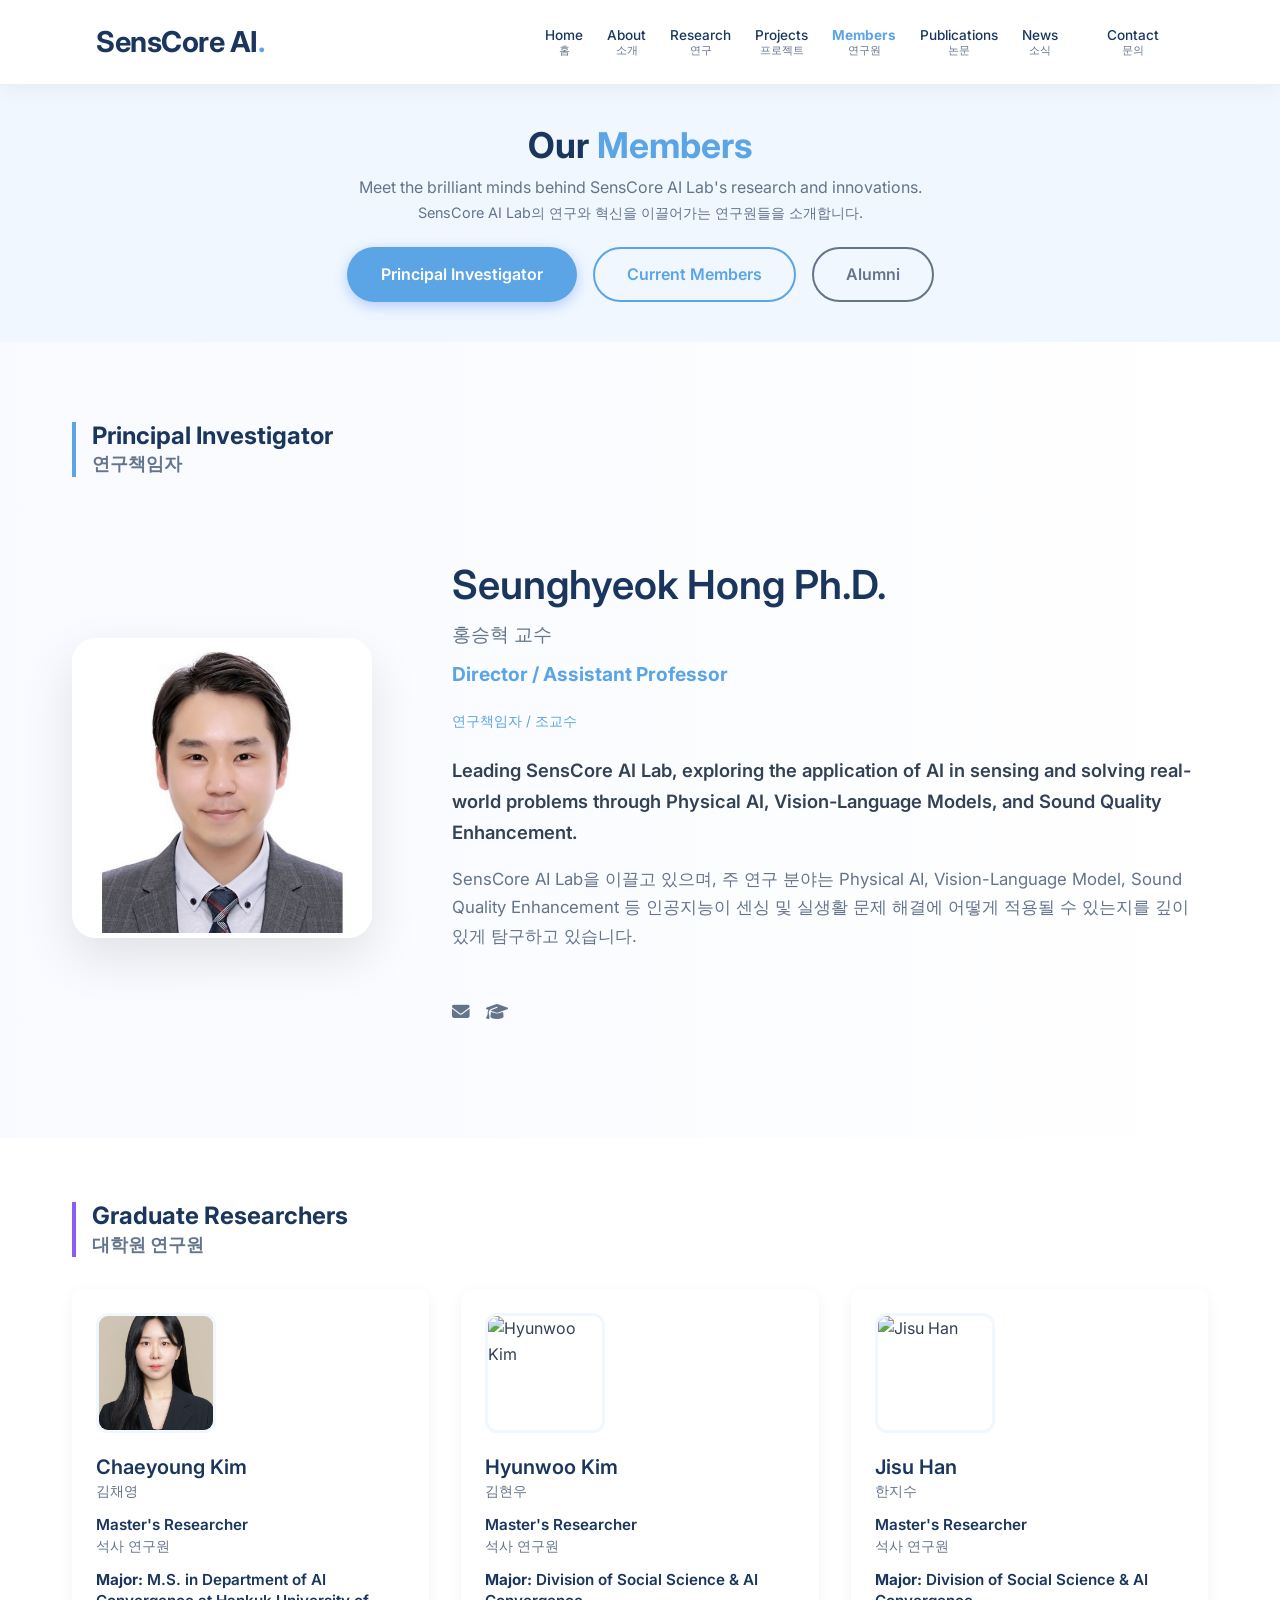
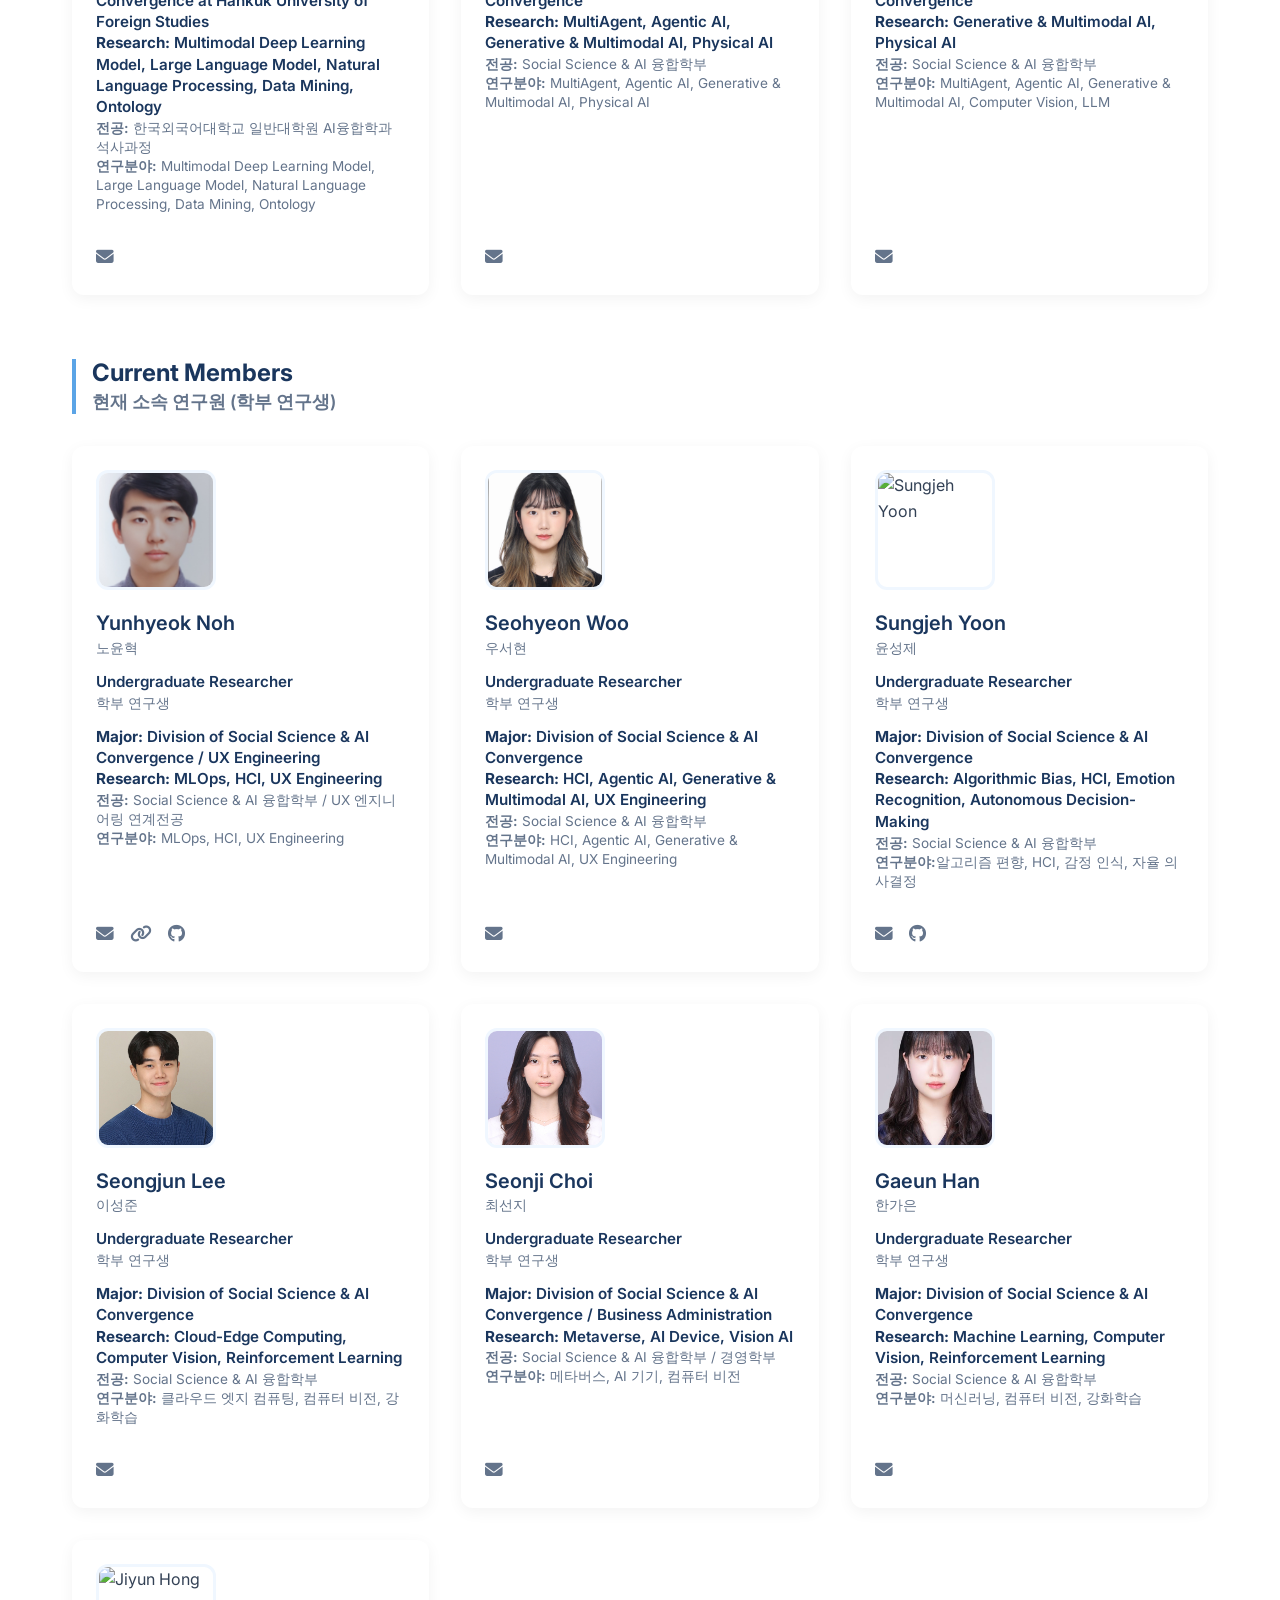
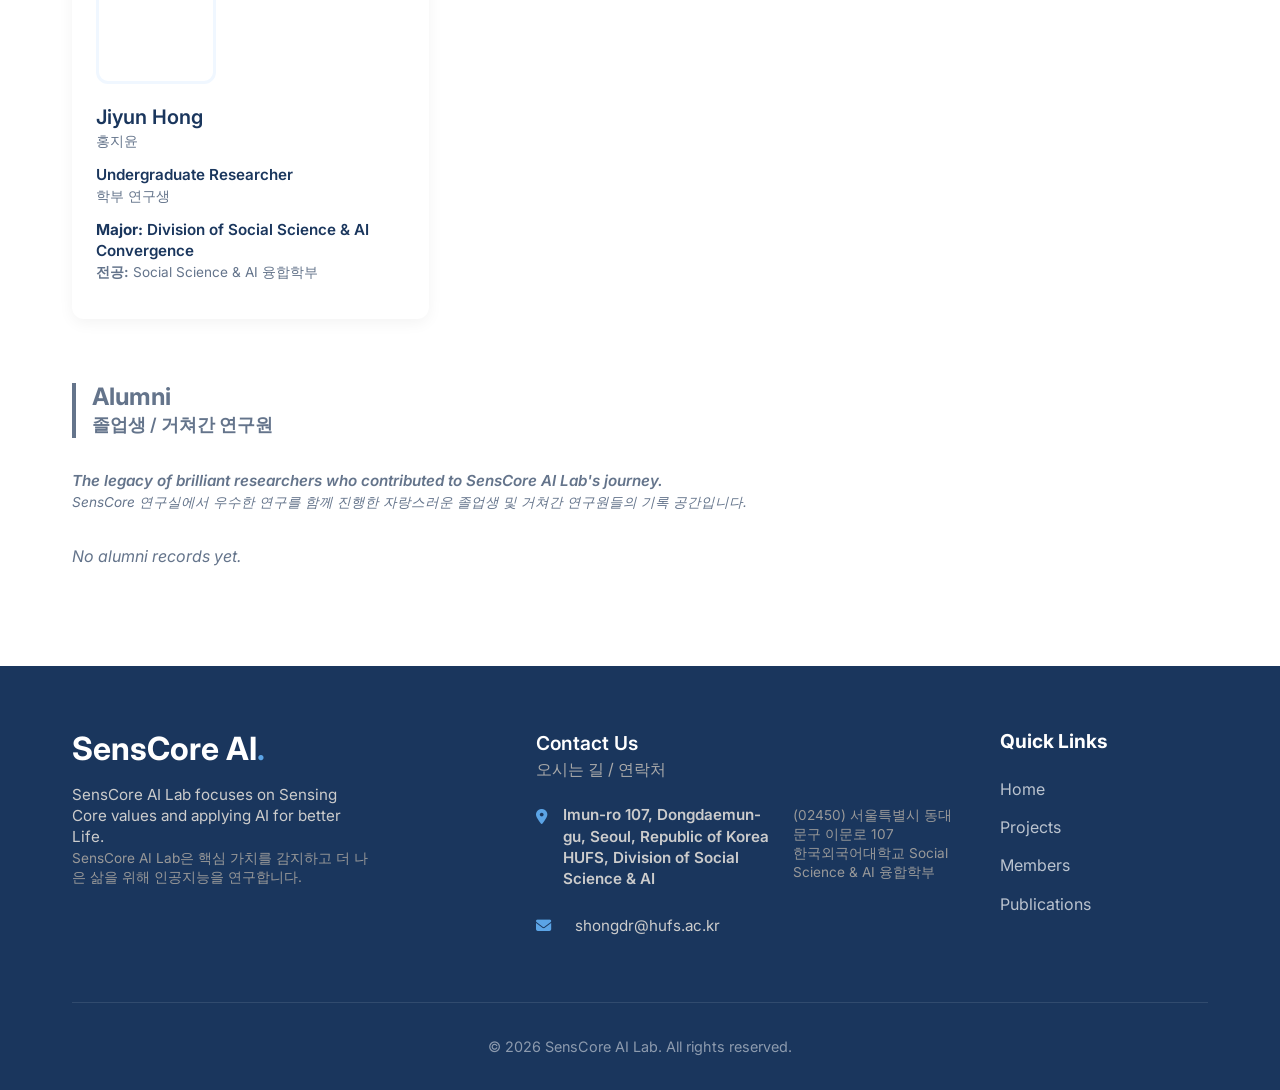
==== commit 59c17884: "Update email address in members.html" ====
--- a/members.html
+++ b/members.html
@@ -288,8 +288,8 @@
                             한국외국어대학교 Social Science & AI 융합학부</span>
                     </p>
                     <p style="margin-top: 1rem;"><i class="fas fa-envelope"></i>
-                        <a href="mailto:shhong@hufs.ac.kr"
-                            style="color: #ccc; text-decoration: none; margin-left: 0.5rem;">shhong@hufs.ac.kr</a>
+                        <a href="mailto:shongdr@hufs.ac.kr"
+                            style="color: #ccc; text-decoration: none; margin-left: 0.5rem;">shongdr@hufs.ac.kr</a>
                     </p>
                 </div>
                 <div class="footer-links">
@@ -473,4 +473,4 @@
     </script>
 </body>
 
-</html>+</html>
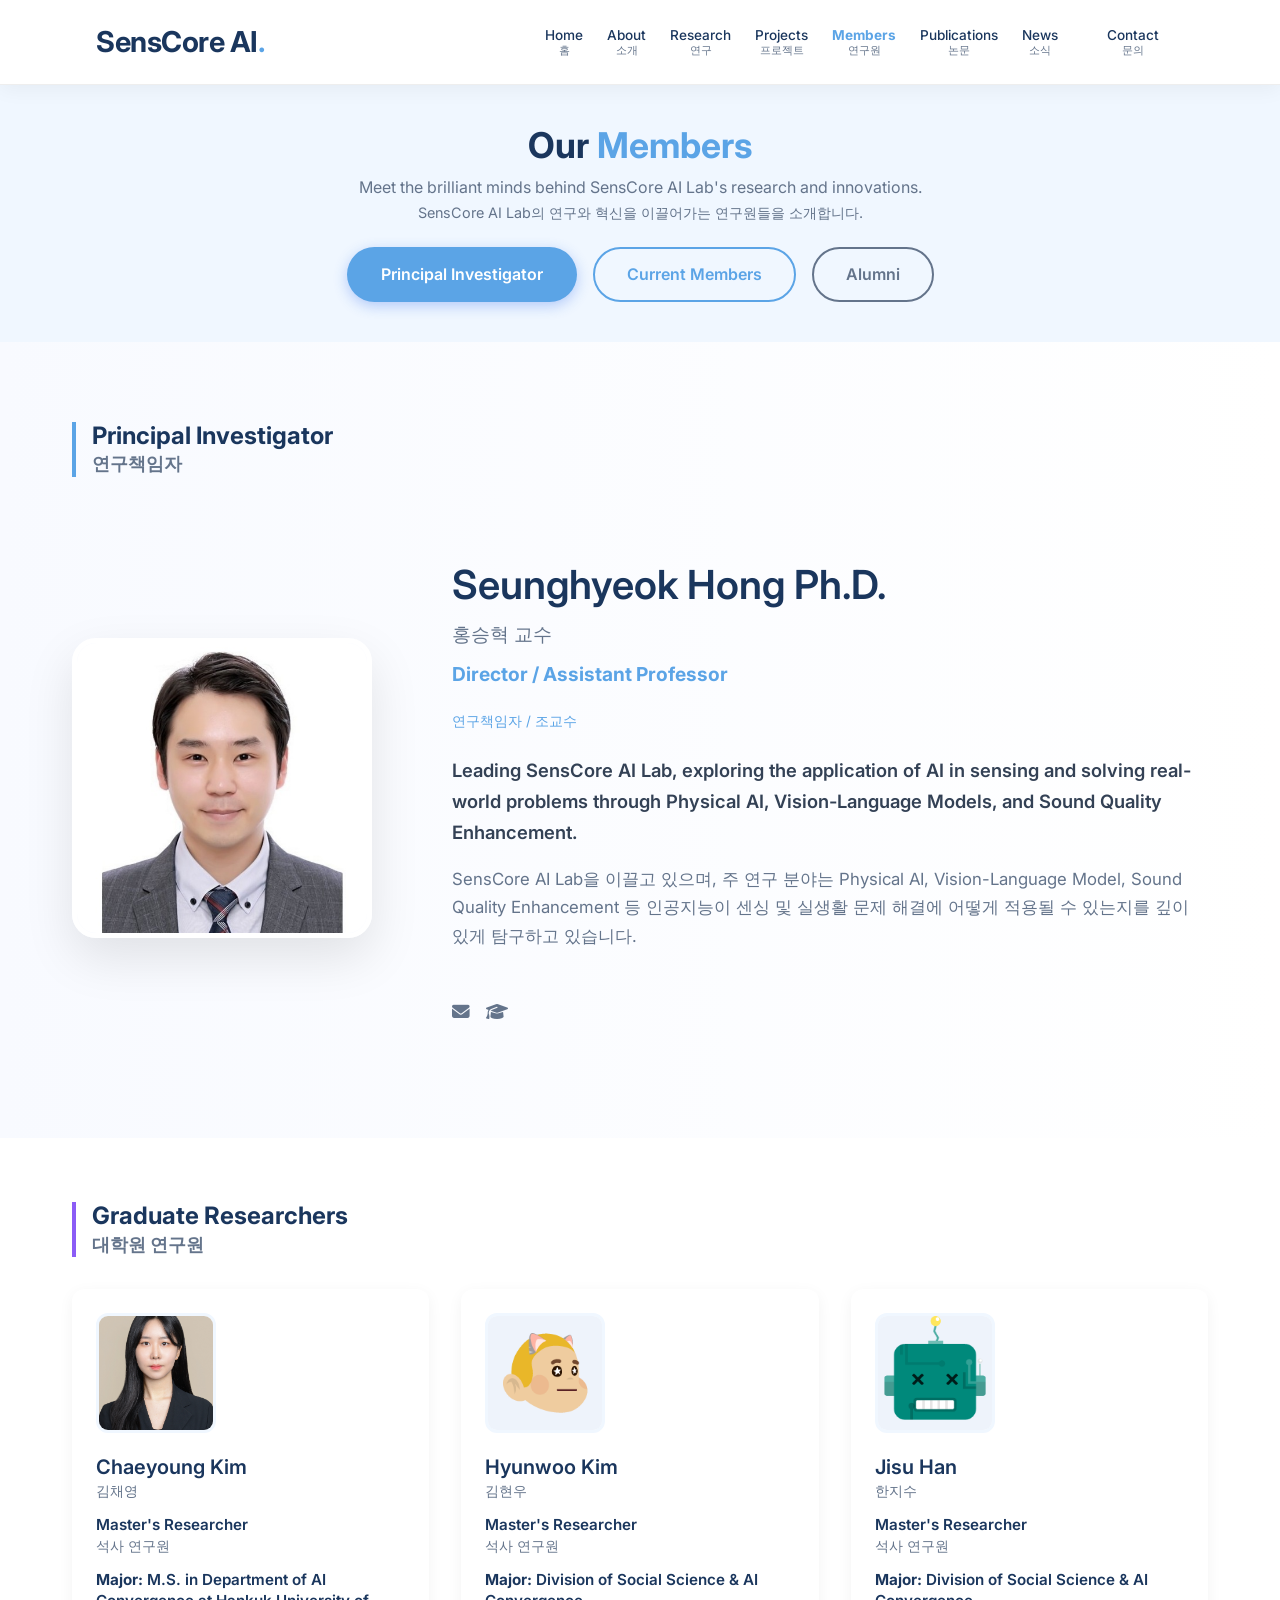
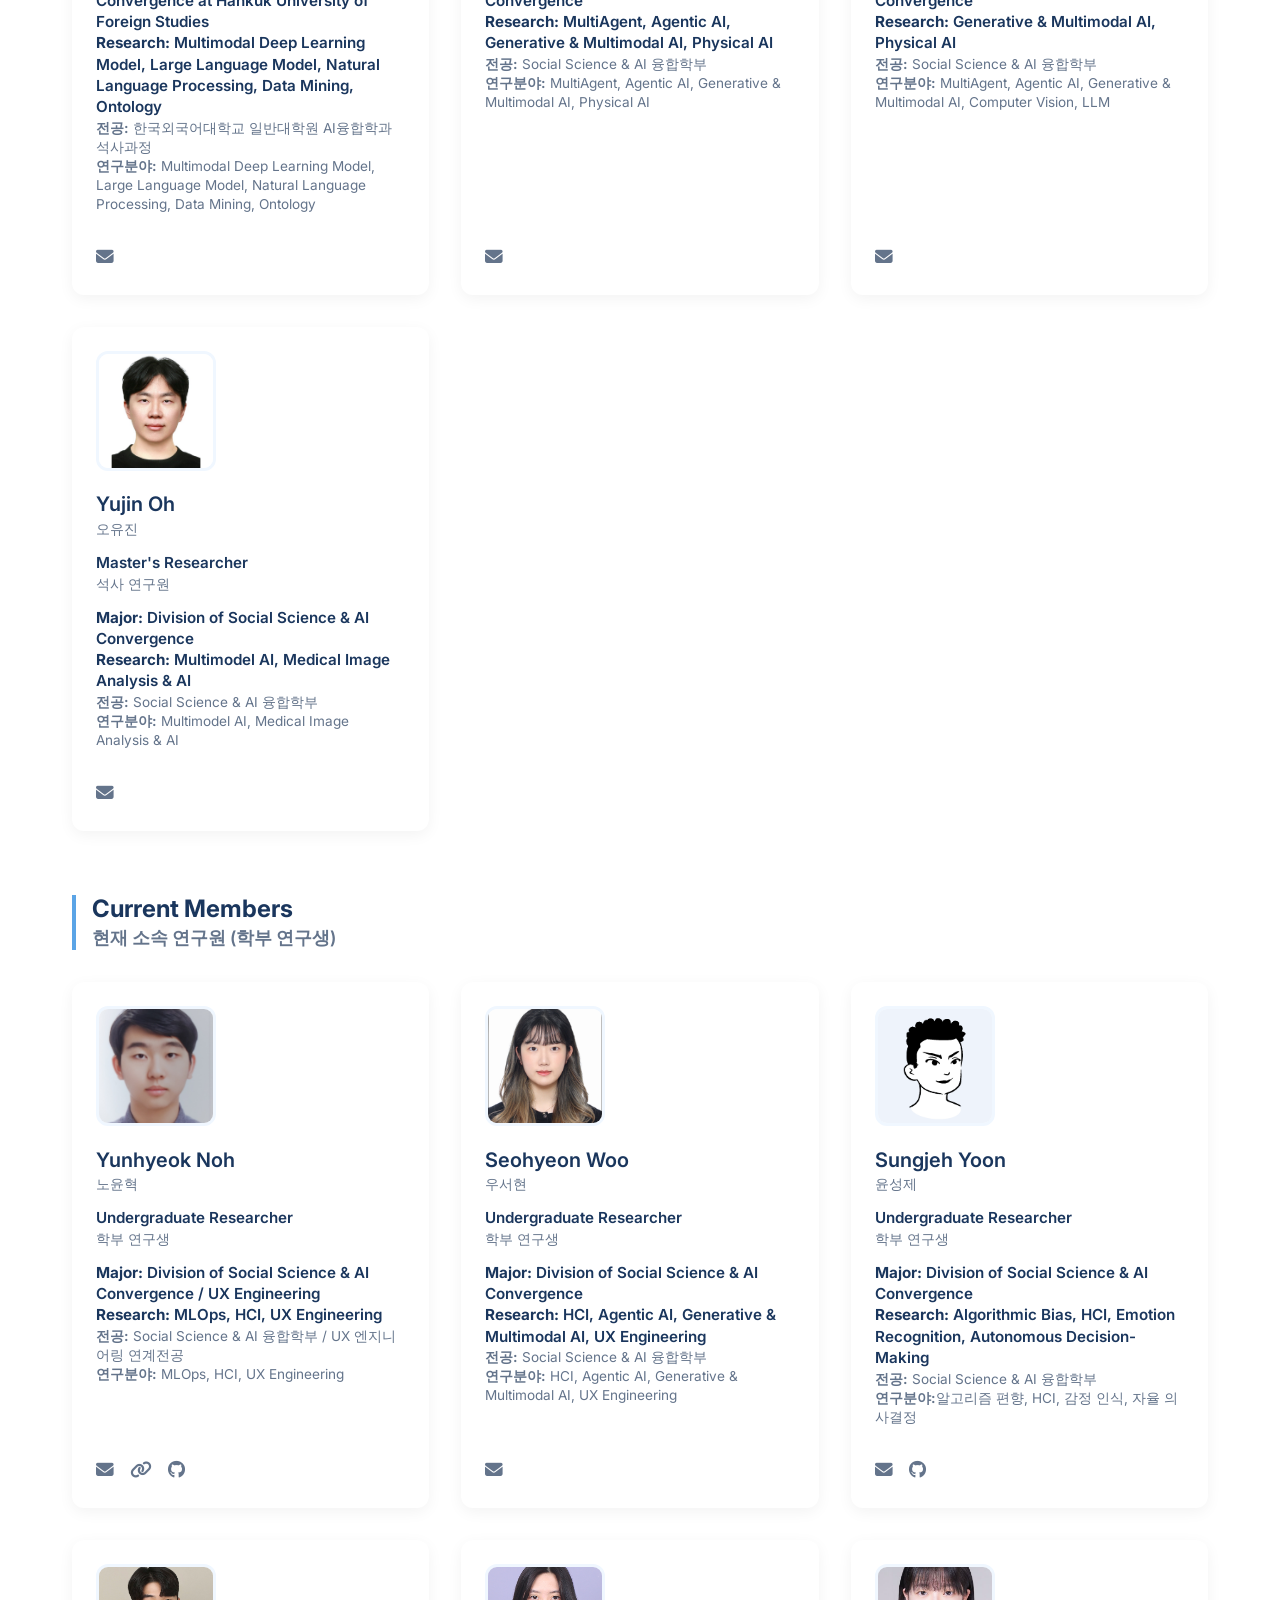
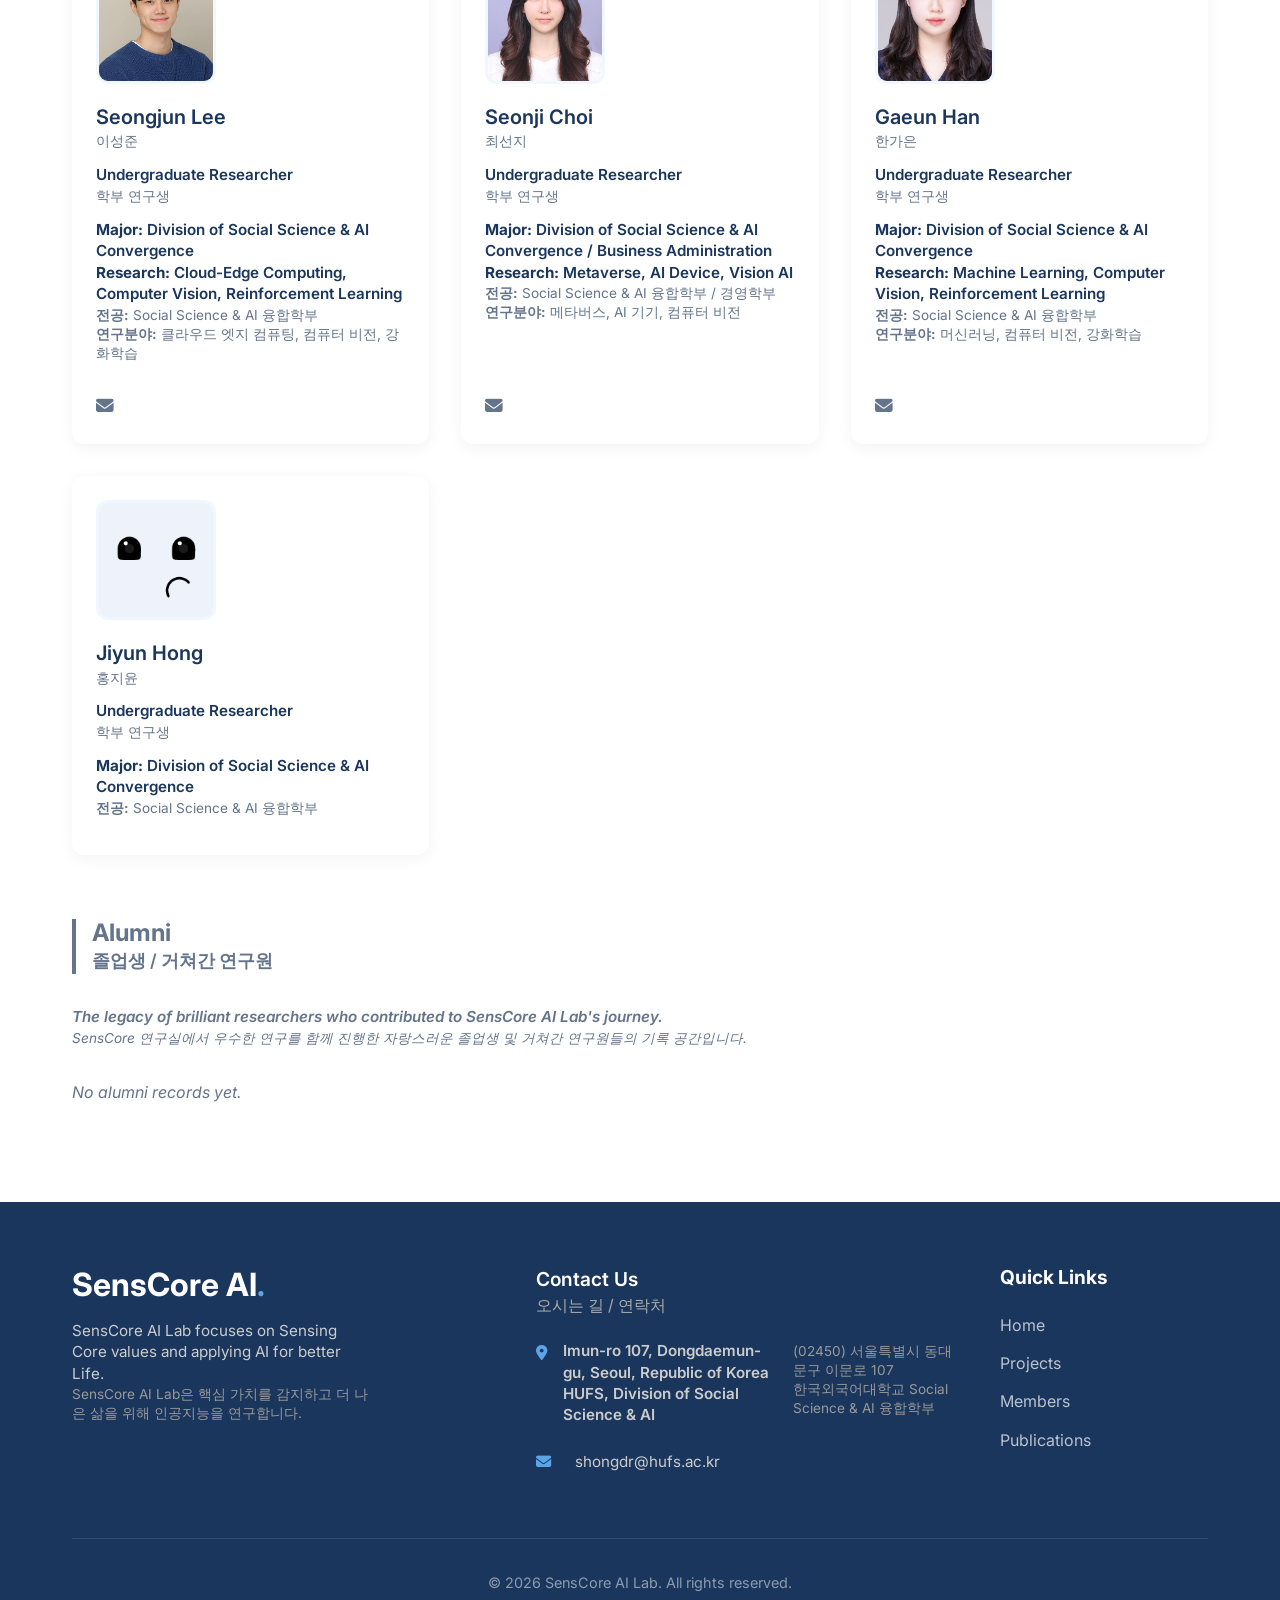
==== commit 66e8f7da: "Add cute character avatars for members without photos (local DiceBear set)" ====
--- a/members.html
+++ b/members.html
@@ -374,6 +374,15 @@
                         scholar: headers.indexOf('scholar')
                     };
 
+                    // 사진 없는 멤버용 귀여운 캐릭터 아바타 (이름 기반 자동 배정)
+                    const AVATARS = ['notionists', 'open-peeps', 'adventurer', 'lorelei', 'big-smile', 'fun-emoji', 'bottts', 'thumbs'];
+                    function pickAvatar(name) {
+                        const s = name || 'member';
+                        let h = 0;
+                        for (let i = 0; i < s.length; i++) { h = (h * 31 + s.charCodeAt(i)) >>> 0; }
+                        return 'data/pic/avatars/' + AVATARS[h % AVATARS.length] + '.png';
+                    }
+
                     const piContainer = document.getElementById('pi-container');
                     const masterContainer = document.getElementById('master-container');
                     const internContainer = document.getElementById('intern-container');
@@ -399,11 +408,12 @@
                         if (idx.github >= 0 && row[idx.github]) socialsHtml += `<a href="${row[idx.github]}" target="_blank" title="GitHub"><i class="fab fa-github"></i></a>`;
                         if (idx.scholar >= 0 && row[idx.scholar]) socialsHtml += `<a href="${row[idx.scholar]}" target="_blank" title="Google Scholar"><i class="fas fa-graduation-cap"></i></a>`;
 
-                        let photoUrl = (idx.photo >= 0 && row[idx.photo]) ? row[idx.photo] : 'https://via.placeholder.com/150?text=Photo';
+                        const avatarUrl = pickAvatar(row[idx.nameEn] || row[idx.nameKo] || ('member' + i));
+                        let photoUrl = (idx.photo >= 0 && row[idx.photo]) ? row[idx.photo] : avatarUrl;
 
                         const memberHtml = `
                             <div class="profile-card ${type === 'pi' ? 'pi-card' : ''} fade-in visible">
-                                <img src="${photoUrl}" alt="${row[idx.nameEn] || ''}" class="profile-img">
+                                <img src="${photoUrl}" alt="${row[idx.nameEn] || ''}" class="profile-img" onerror="this.onerror=null;this.src='${avatarUrl}'">
                                 <div class="profile-info">
                                     <div class="bilingual-group name-group">
                                         <div class="text-en">${row[idx.nameEn] || ''}</div>
@@ -426,7 +436,7 @@
                             const piHtml = `
                                 <div class="pi-banner fade-in visible">
                                     <div class="pi-img-wrapper">
-                                        <img src="${photoUrl}" alt="${row[idx.nameEn] || ''}" class="pi-banner-img">
+                                        <img src="${photoUrl}" alt="${row[idx.nameEn] || ''}" class="pi-banner-img" onerror="this.onerror=null;this.src='${avatarUrl}'">
                                     </div>
                                     <div class="pi-banner-info">
                                         <div class="bilingual-group name-group">
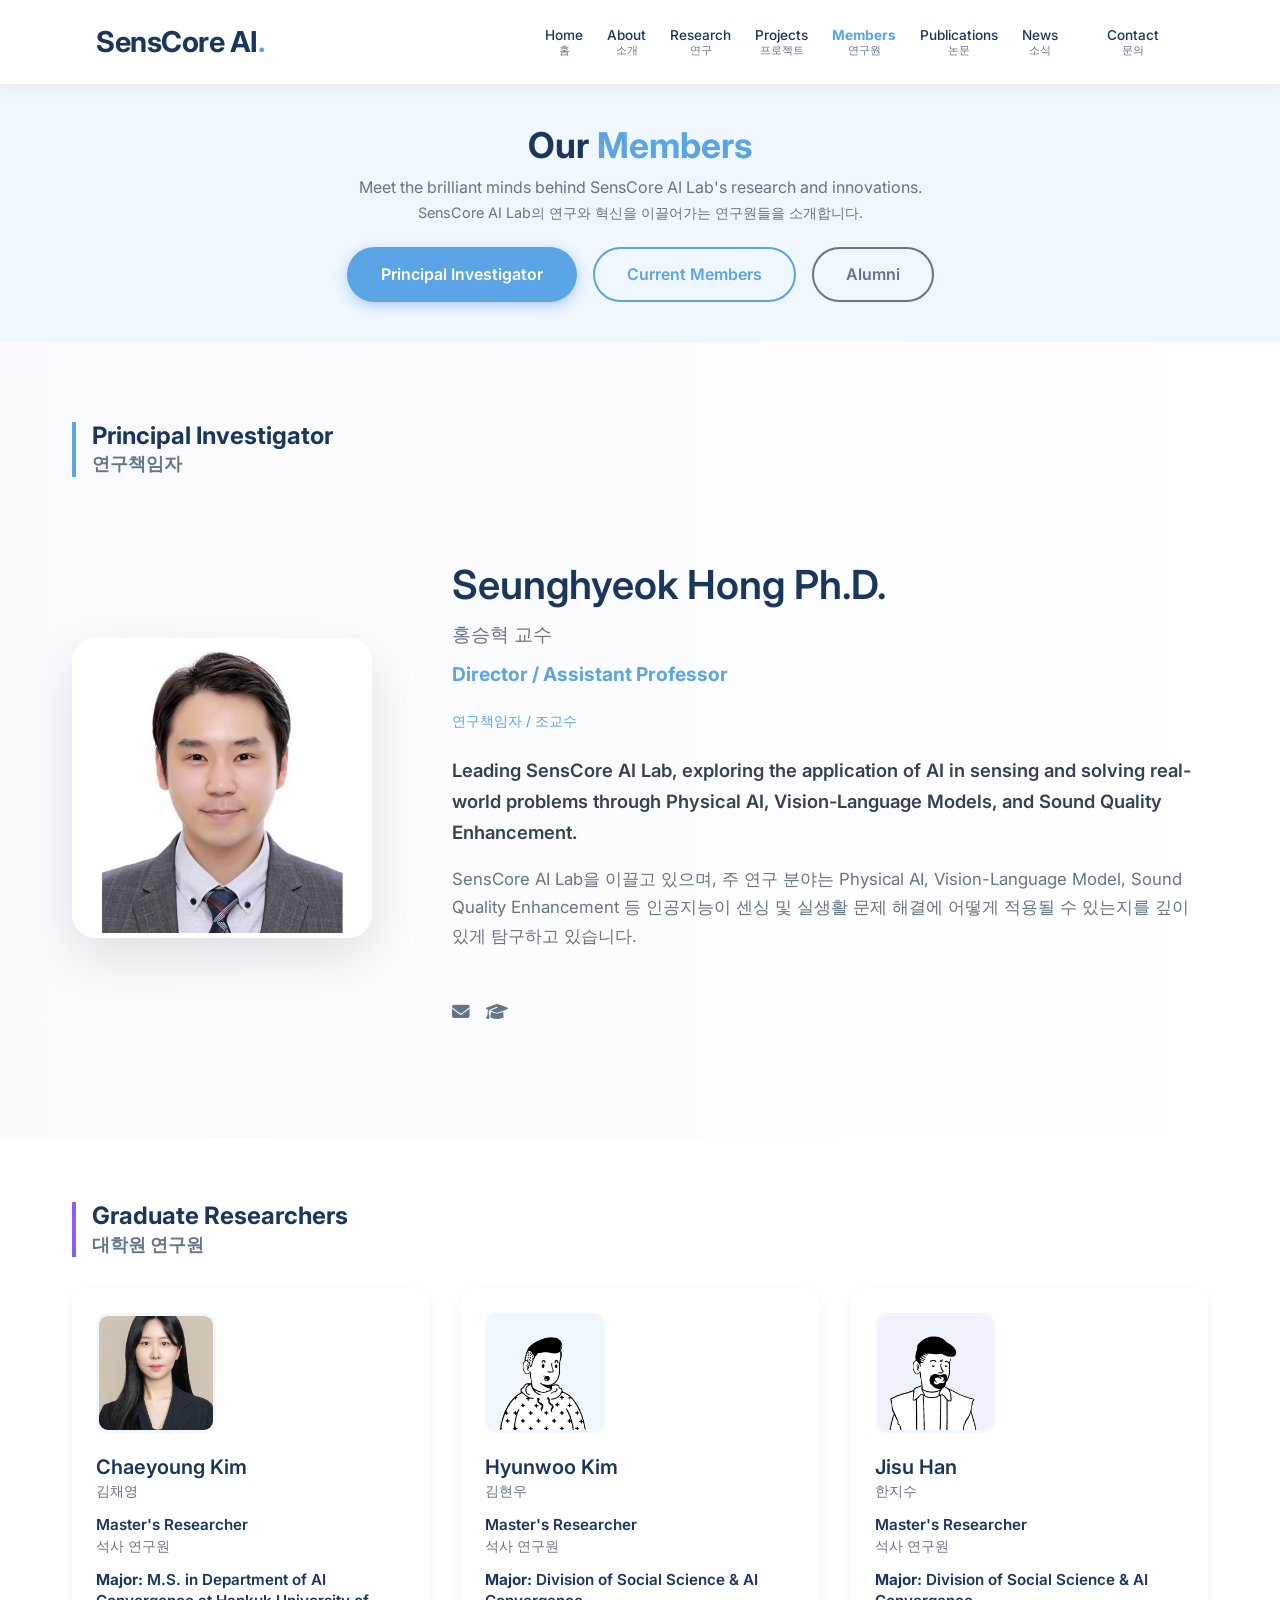
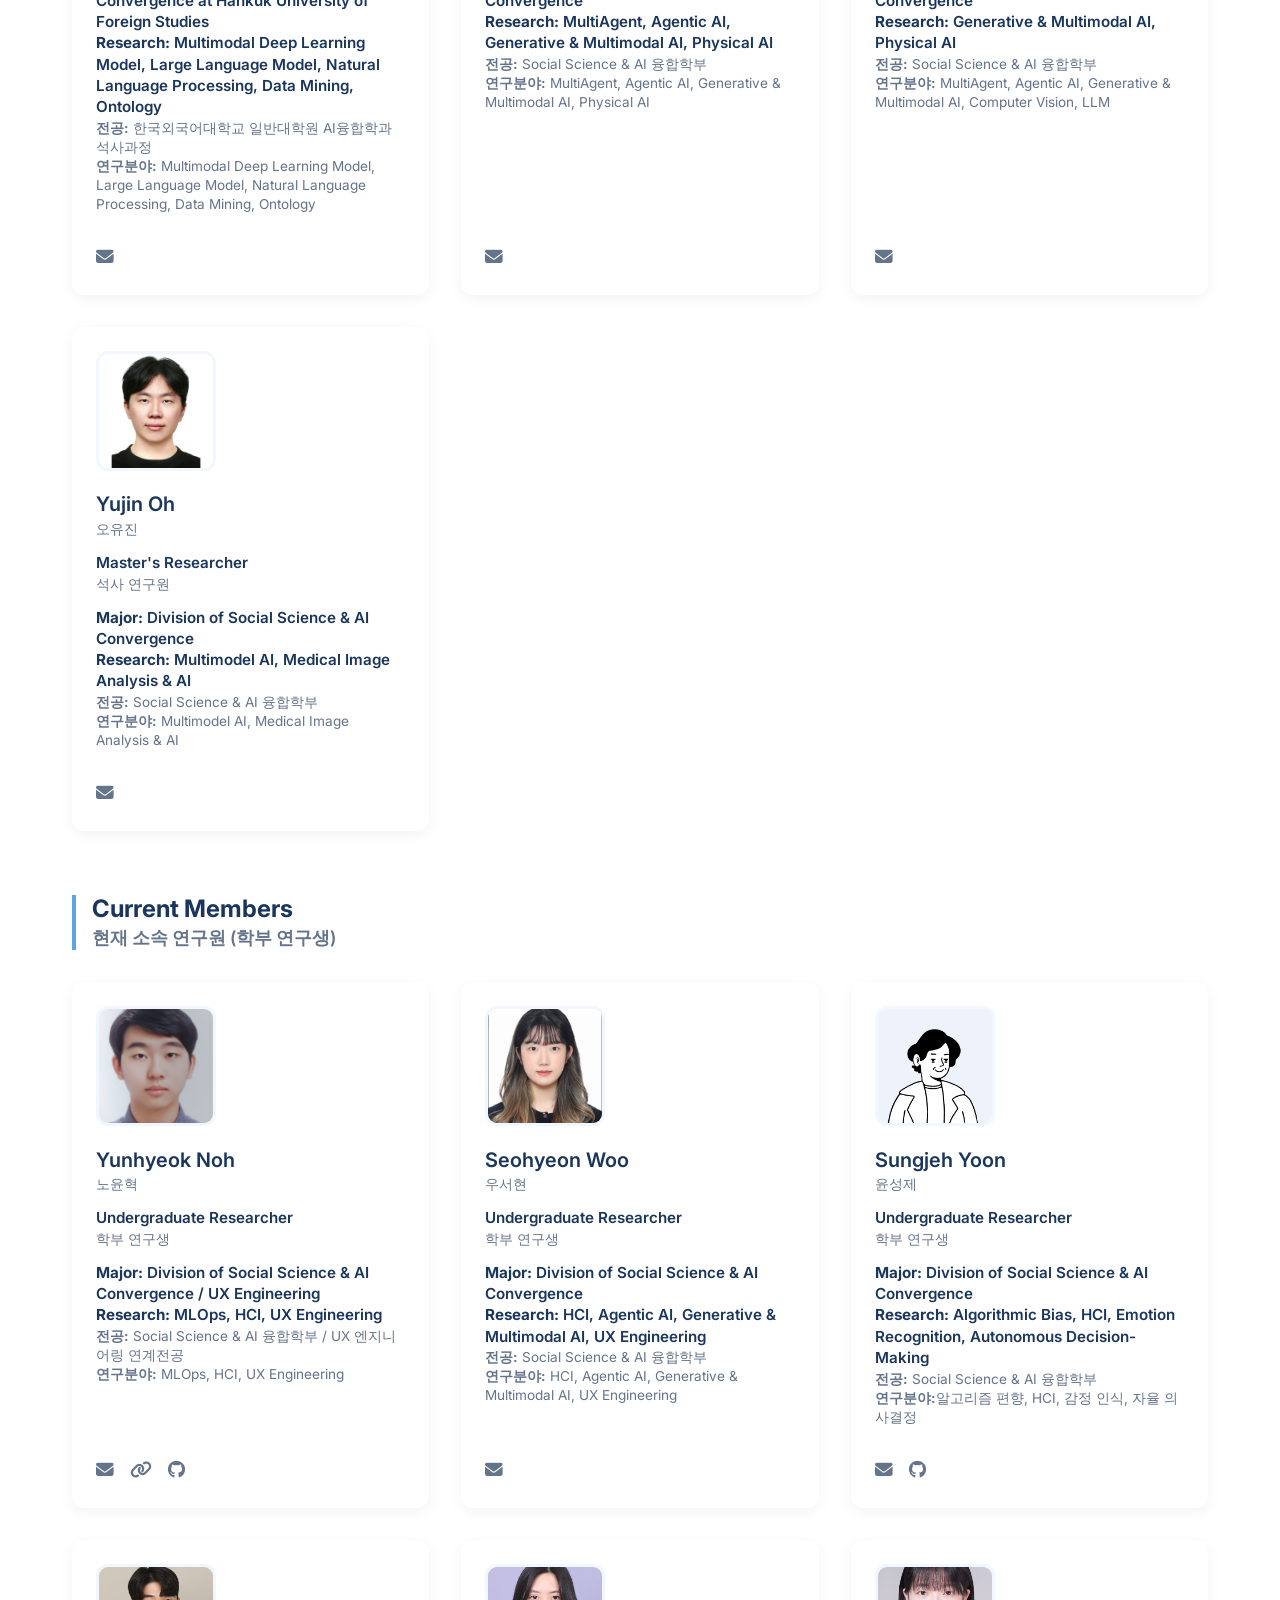
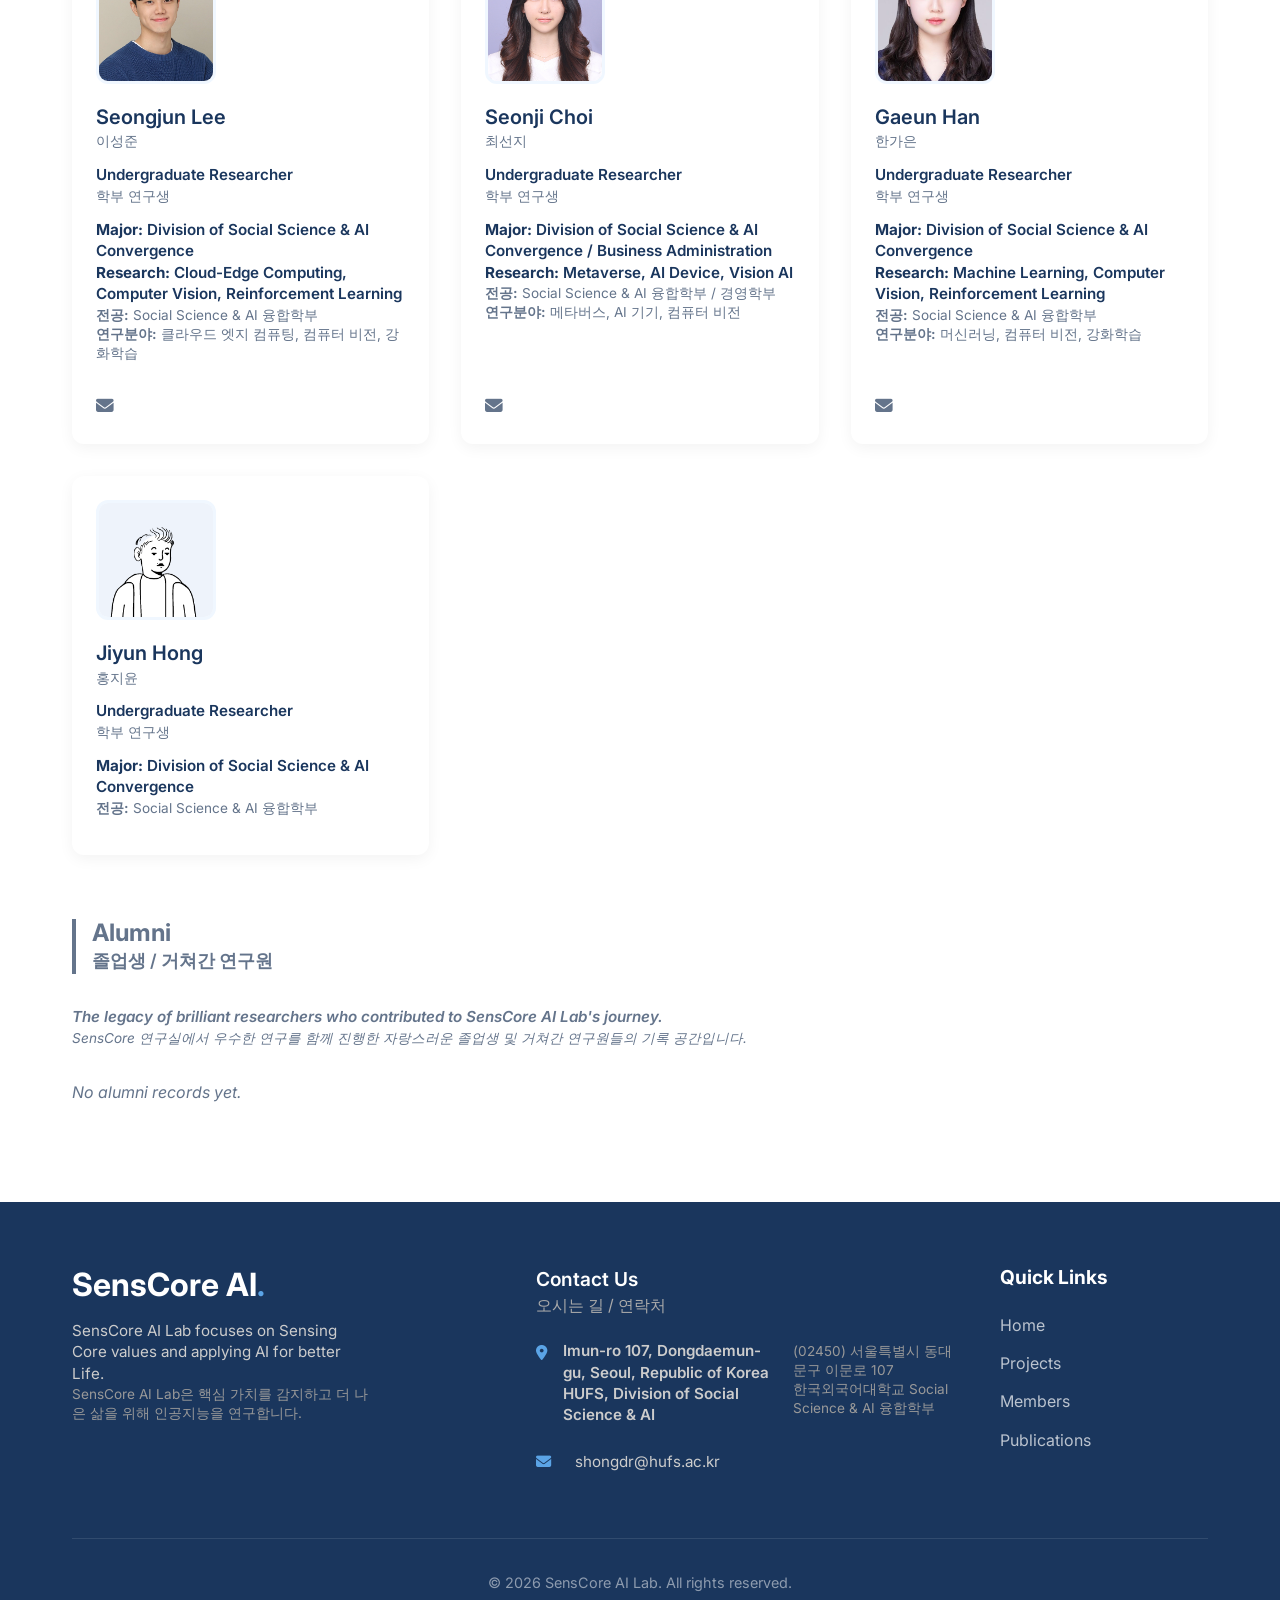
==== commit e58bb586: "Unify member placeholder avatars to notionists style (per-name, offline); ignore via.placeholder" ====
--- a/members.html
+++ b/members.html
@@ -374,14 +374,11 @@
                         scholar: headers.indexOf('scholar')
                     };
 
-                    // 사진 없는 멤버용 귀여운 캐릭터 아바타 (이름 기반 자동 배정)
-                    const AVATARS = ['notionists', 'open-peeps', 'adventurer', 'lorelei', 'big-smile', 'fun-emoji', 'bottts', 'thumbs'];
+                    // 사진 없는 멤버용 귀여운 캐릭터 아바타 (notionists 화풍, 이름별 고유)
                     function pickAvatar(name) {
-                        const s = name || 'member';
-                        let h = 0;
-                        for (let i = 0; i < s.length; i++) { h = (h * 31 + s.charCodeAt(i)) >>> 0; }
-                        return 'data/pic/avatars/' + AVATARS[h % AVATARS.length] + '.png';
+                        return 'data/pic/avatars/' + encodeURIComponent(name || 'member') + '.png';
                     }
+                    const DEFAULT_AVATAR = 'data/pic/avatars/_default.png';
 
                     const piContainer = document.getElementById('pi-container');
                     const masterContainer = document.getElementById('master-container');
@@ -409,11 +406,13 @@
                         if (idx.scholar >= 0 && row[idx.scholar]) socialsHtml += `<a href="${row[idx.scholar]}" target="_blank" title="Google Scholar"><i class="fas fa-graduation-cap"></i></a>`;
 
                         const avatarUrl = pickAvatar(row[idx.nameEn] || row[idx.nameKo] || ('member' + i));
-                        let photoUrl = (idx.photo >= 0 && row[idx.photo]) ? row[idx.photo] : avatarUrl;
+                        const rawPhoto = idx.photo >= 0 ? (row[idx.photo] || '') : '';
+                        const hasPhoto = rawPhoto && !rawPhoto.includes('via.placeholder');
+                        let photoUrl = hasPhoto ? rawPhoto : avatarUrl;
 
                         const memberHtml = `
                             <div class="profile-card ${type === 'pi' ? 'pi-card' : ''} fade-in visible">
-                                <img src="${photoUrl}" alt="${row[idx.nameEn] || ''}" class="profile-img" onerror="this.onerror=null;this.src='${avatarUrl}'">
+                                <img src="${photoUrl}" alt="${row[idx.nameEn] || ''}" class="profile-img" onerror="this.onerror=null;this.src='${DEFAULT_AVATAR}'">
                                 <div class="profile-info">
                                     <div class="bilingual-group name-group">
                                         <div class="text-en">${row[idx.nameEn] || ''}</div>
@@ -436,7 +435,7 @@
                             const piHtml = `
                                 <div class="pi-banner fade-in visible">
                                     <div class="pi-img-wrapper">
-                                        <img src="${photoUrl}" alt="${row[idx.nameEn] || ''}" class="pi-banner-img" onerror="this.onerror=null;this.src='${avatarUrl}'">
+                                        <img src="${photoUrl}" alt="${row[idx.nameEn] || ''}" class="pi-banner-img" onerror="this.onerror=null;this.src='${DEFAULT_AVATAR}'">
                                     </div>
                                     <div class="pi-banner-info">
                                         <div class="bilingual-group name-group">
